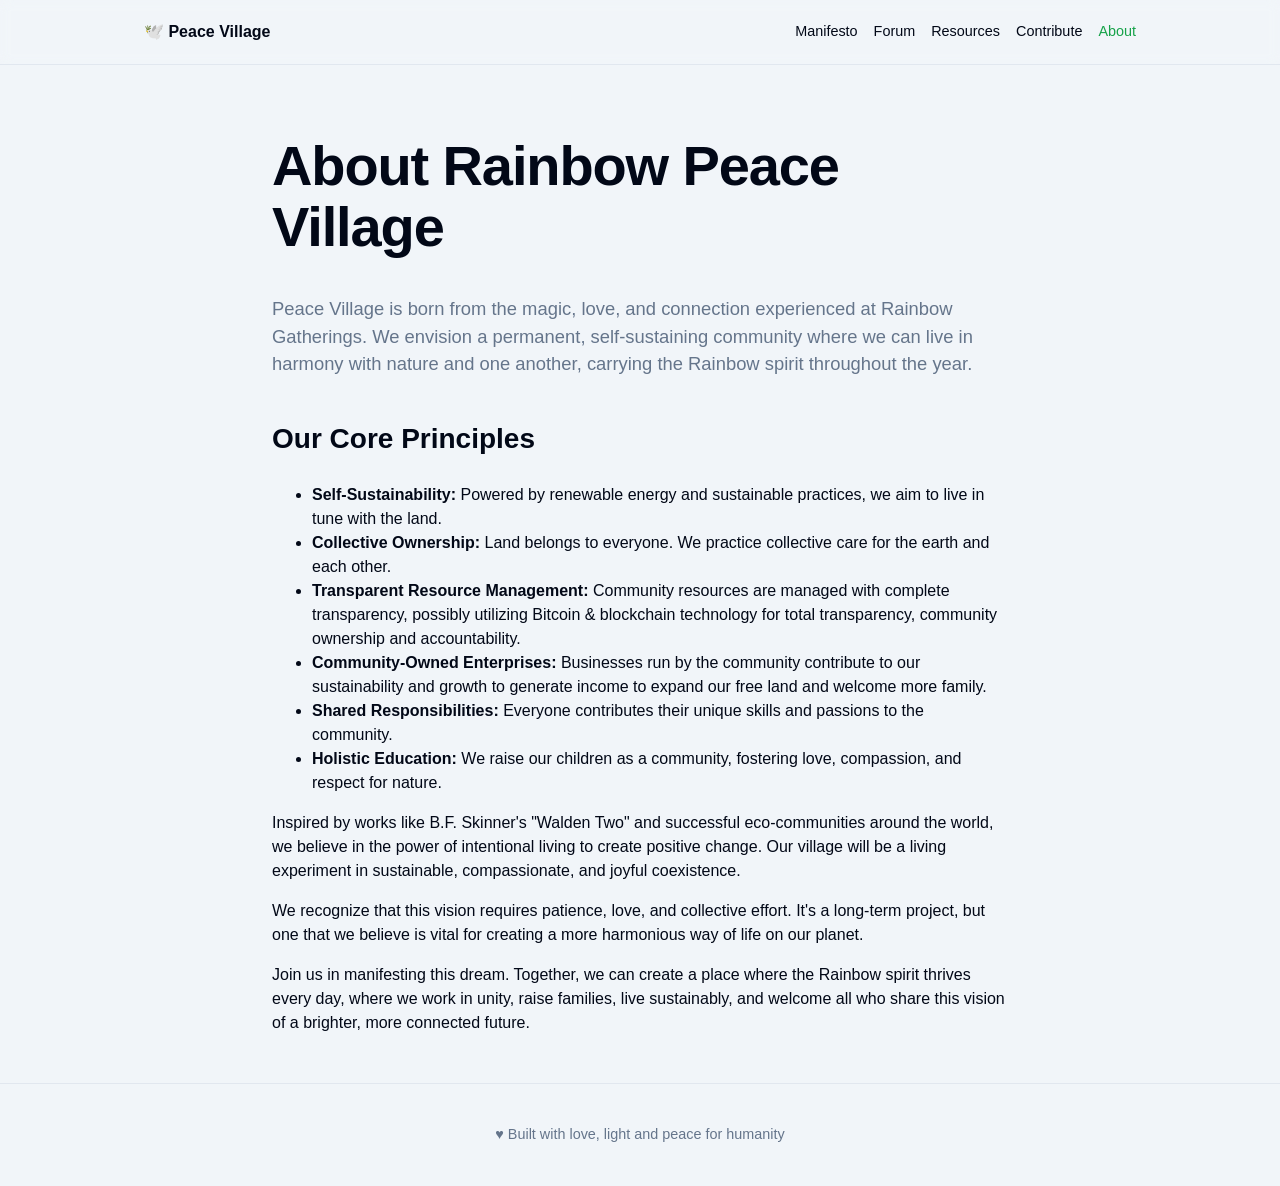
==== about.html @ 26e14109 "Port full manifesto and about page text from the old live site Both pages previously had partial/pla" ====
<!doctype html>
<html lang="en">
<head>
<meta charset="utf-8">
<meta name="viewport" content="width=device-width, initial-scale=1">
<title>About — Peace Village</title>
<link rel="stylesheet" href="assets/css/style.css">
</head>
<body>

<header class="site-header">
  <div class="container bar">
    <a href="index.html" class="brand">🕊️ Peace Village</a>
    <nav class="main-nav">
      <a href="manifesto.html">Manifesto</a>
      <a href="forum.html">Forum</a>
      <a href="resources.html">Resources</a>
      <a href="contribute.html">Contribute</a>
      <a href="about.html">About</a>
    </nav>
  </div>
</header>

<main>
  <div class="container" style="max-width:48rem;">
    <h1>About Rainbow Peace Village</h1>
    <p class="lead">
      Peace Village is born from the magic, love, and connection experienced at Rainbow Gatherings.
      We envision a permanent, self-sustaining community where we can live in harmony with nature and
      one another, carrying the Rainbow spirit throughout the year.
    </p>

    <h2>Our Core Principles</h2>
    <ul>
      <li><strong>Self-Sustainability:</strong> Powered by renewable energy and sustainable practices, we aim to live in tune with the land.</li>
      <li><strong>Collective Ownership:</strong> Land belongs to everyone. We practice collective care for the earth and each other.</li>
      <li><strong>Transparent Resource Management:</strong> Community resources are managed with complete transparency, possibly utilizing Bitcoin &amp; blockchain technology for total transparency, community ownership and accountability.</li>
      <li><strong>Community-Owned Enterprises:</strong> Businesses run by the community contribute to our sustainability and growth to generate income to expand our free land and welcome more family.</li>
      <li><strong>Shared Responsibilities:</strong> Everyone contributes their unique skills and passions to the community.</li>
      <li><strong>Holistic Education:</strong> We raise our children as a community, fostering love, compassion, and respect for nature.</li>
    </ul>

    <p>
      Inspired by works like B.F. Skinner's "Walden Two" and successful eco-communities around the
      world, we believe in the power of intentional living to create positive change. Our village will
      be a living experiment in sustainable, compassionate, and joyful coexistence.
    </p>
    <p>
      We recognize that this vision requires patience, love, and collective effort. It's a long-term
      project, but one that we believe is vital for creating a more harmonious way of life on our planet.
    </p>
    <p>
      Join us in manifesting this dream. Together, we can create a place where the Rainbow spirit
      thrives every day, where we work in unity, raise families, live sustainably, and welcome all who
      share this vision of a brighter, more connected future.
    </p>
  </div>
</main>

<footer class="site-footer">
  <div class="container"><span>♥ Built with love, light and peace for humanity</span></div>
</footer>

<script src="assets/js/site.js"></script>
</body>
</html>
---- assets/css/style.css ----
/* Peace Village — shared stylesheet. No build step: plain CSS, edit directly. */

:root {
  --background: 0 0% 100%;
  --foreground: 222 84% 5%;
  --muted: 210 40% 96%;
  --muted-foreground: 215 16% 47%;
  --card: 0 0% 100%;
  --border: 214 32% 91%;
  --primary: 142 76% 36%;
  --primary-foreground: 356 100% 97%;
  --secondary: 210 40% 96%;
  --secondary-foreground: 222 47% 11%;
  --destructive: 0 84% 60%;
  --radius: 0.5rem;
}

* { box-sizing: border-box; }

html, body {
  margin: 0;
  padding: 0;
  min-height: 100%;
}

body {
  font-family: -apple-system, "Segoe UI", Inter, Roboto, Helvetica, Arial, sans-serif;
  background: hsl(var(--muted));
  color: hsl(var(--foreground));
  display: flex;
  flex-direction: column;
  min-height: 100vh;
  line-height: 1.5;
}

a { color: inherit; }

.container {
  width: 100%;
  max-width: 64rem;
  margin: 0 auto;
  padding: 0 1rem;
}

/* Header */
.site-header {
  position: sticky;
  top: 0;
  z-index: 50;
  background: hsla(var(--background), 0.95);
  backdrop-filter: blur(6px);
  border-bottom: 1px solid hsl(var(--border));
}
.site-header .bar {
  display: flex;
  align-items: center;
  height: 4rem;
  gap: 1rem;
}
.brand {
  font-weight: 700;
  text-decoration: none;
  display: flex;
  align-items: center;
  gap: 0.5rem;
  white-space: nowrap;
}
.main-nav {
  display: flex;
  flex-wrap: wrap;
  gap: 1rem;
  margin-left: auto;
}
.main-nav a {
  font-size: 0.9rem;
  font-weight: 500;
  text-decoration: none;
}
.main-nav a:hover { text-decoration: underline; text-underline-offset: 4px; }
.main-nav a.active { color: hsl(var(--primary)); }

/* Main */
main {
  flex: 1;
  width: 100%;
}
main .container {
  padding-top: 2rem;
  padding-bottom: 2rem;
}

/* Footer */
.site-footer {
  border-top: 1px solid hsl(var(--border));
  padding: 2.5rem 0;
}
.site-footer .container {
  display: flex;
  align-items: center;
  justify-content: center;
  gap: 0.5rem;
  font-size: 0.9rem;
  color: hsl(var(--muted-foreground));
}

/* Typography */
h1 { font-size: 2.5rem; font-weight: 800; letter-spacing: -0.02em; line-height: 1.1; }
h2 { font-size: 1.75rem; font-weight: 700; margin-top: 2.5rem; }
.lead { font-size: 1.15rem; color: hsl(var(--muted-foreground)); }

/* Buttons */
.btn {
  display: inline-flex;
  align-items: center;
  justify-content: center;
  gap: 0.5rem;
  border-radius: var(--radius);
  padding: 0.65rem 1.25rem;
  font-weight: 600;
  font-size: 0.95rem;
  text-decoration: none;
  border: 1px solid transparent;
  cursor: pointer;
}
.btn-primary { background: hsl(var(--primary)); color: hsl(var(--primary-foreground)); }
.btn-primary:hover { opacity: 0.9; }
.btn-outline { background: transparent; border-color: hsl(var(--border)); color: hsl(var(--foreground)); }
.btn-outline:hover { background: hsl(var(--secondary)); }

/* Cards */
.card {
  background: hsl(var(--card));
  border: 1px solid hsl(var(--border));
  border-radius: calc(var(--radius) + 0.25rem);
  padding: 1.5rem;
}
.grid { display: grid; gap: 1.25rem; }
.grid-3 { grid-template-columns: repeat(auto-fit, minmax(220px, 1fr)); }

/* Hero */
.hero { text-align: center; padding: 3rem 0; }
.hero-actions { margin-top: 2rem; display: flex; flex-wrap: wrap; gap: 1rem; justify-content: center; }
.hero-image { border-radius: 1rem; overflow: hidden; aspect-ratio: 2/1; margin-top: 3rem; }
.hero-image img { width: 100%; height: 100%; object-fit: cover; display: block; }

/* Forms */
label { display: block; font-weight: 600; font-size: 0.9rem; margin-bottom: 0.3rem; }
input[type=text], input[type=email], input[type=tel], input[type=url], textarea, select {
  width: 100%;
  padding: 0.6rem 0.75rem;
  border: 1px solid hsl(var(--border));
  border-radius: var(--radius);
  font-size: 0.95rem;
  background: hsl(var(--background));
  font-family: inherit;
}
.field { margin-bottom: 1rem; }
.form-note { font-size: 0.85rem; color: hsl(var(--muted-foreground)); margin-top: 0.25rem; }

/* Tabs (contribute page) */
.tabs { display: flex; gap: 0.25rem; flex-wrap: wrap; border-bottom: 1px solid hsl(var(--border)); margin-bottom: 1.5rem; }
.tab-btn {
  padding: 0.6rem 1rem;
  border: none;
  background: none;
  font-weight: 600;
  font-size: 0.9rem;
  cursor: pointer;
  border-bottom: 2px solid transparent;
  color: hsl(var(--muted-foreground));
}
.tab-btn.active { color: hsl(var(--primary)); border-color: hsl(var(--primary)); }
.tab-panel { display: none; }
.tab-panel.active { display: block; }

/* Status / alerts */
.alert {
  padding: 0.85rem 1rem;
  border-radius: var(--radius);
  font-size: 0.9rem;
  margin-bottom: 1rem;
  display: none;
}
.alert.show { display: block; }
.alert-success { background: #ecfdf5; color: #065f46; border: 1px solid #a7f3d0; }
.alert-error { background: #fef2f2; color: #991b1b; border: 1px solid #fecaca; }

/* Lists (forum / resources) */
.post {
  border-bottom: 1px solid hsl(var(--border));
  padding: 1.25rem 0;
}
.post:last-child { border-bottom: none; }
.post-meta { font-size: 0.8rem; color: hsl(var(--muted-foreground)); margin-top: 0.4rem; }
.badge {
  display: inline-block;
  font-size: 0.75rem;
  font-weight: 600;
  padding: 0.15rem 0.6rem;
  border-radius: 999px;
  background: hsl(var(--secondary));
  color: hsl(var(--secondary-foreground));
}

/* Donation */
.qr-wrap { text-align: center; }
.qr-wrap img { max-width: 220px; border-radius: 0.5rem; border: 1px solid hsl(var(--border)); }
.btc-address {
  font-family: ui-monospace, Menlo, Consolas, monospace;
  background: hsl(var(--secondary));
  padding: 0.5rem 0.75rem;
  border-radius: var(--radius);
  font-size: 0.85rem;
  word-break: break-all;
  display: block;
  margin-top: 0.75rem;
}

@media (min-width: 640px) {
  h1 { font-size: 3.5rem; }
}
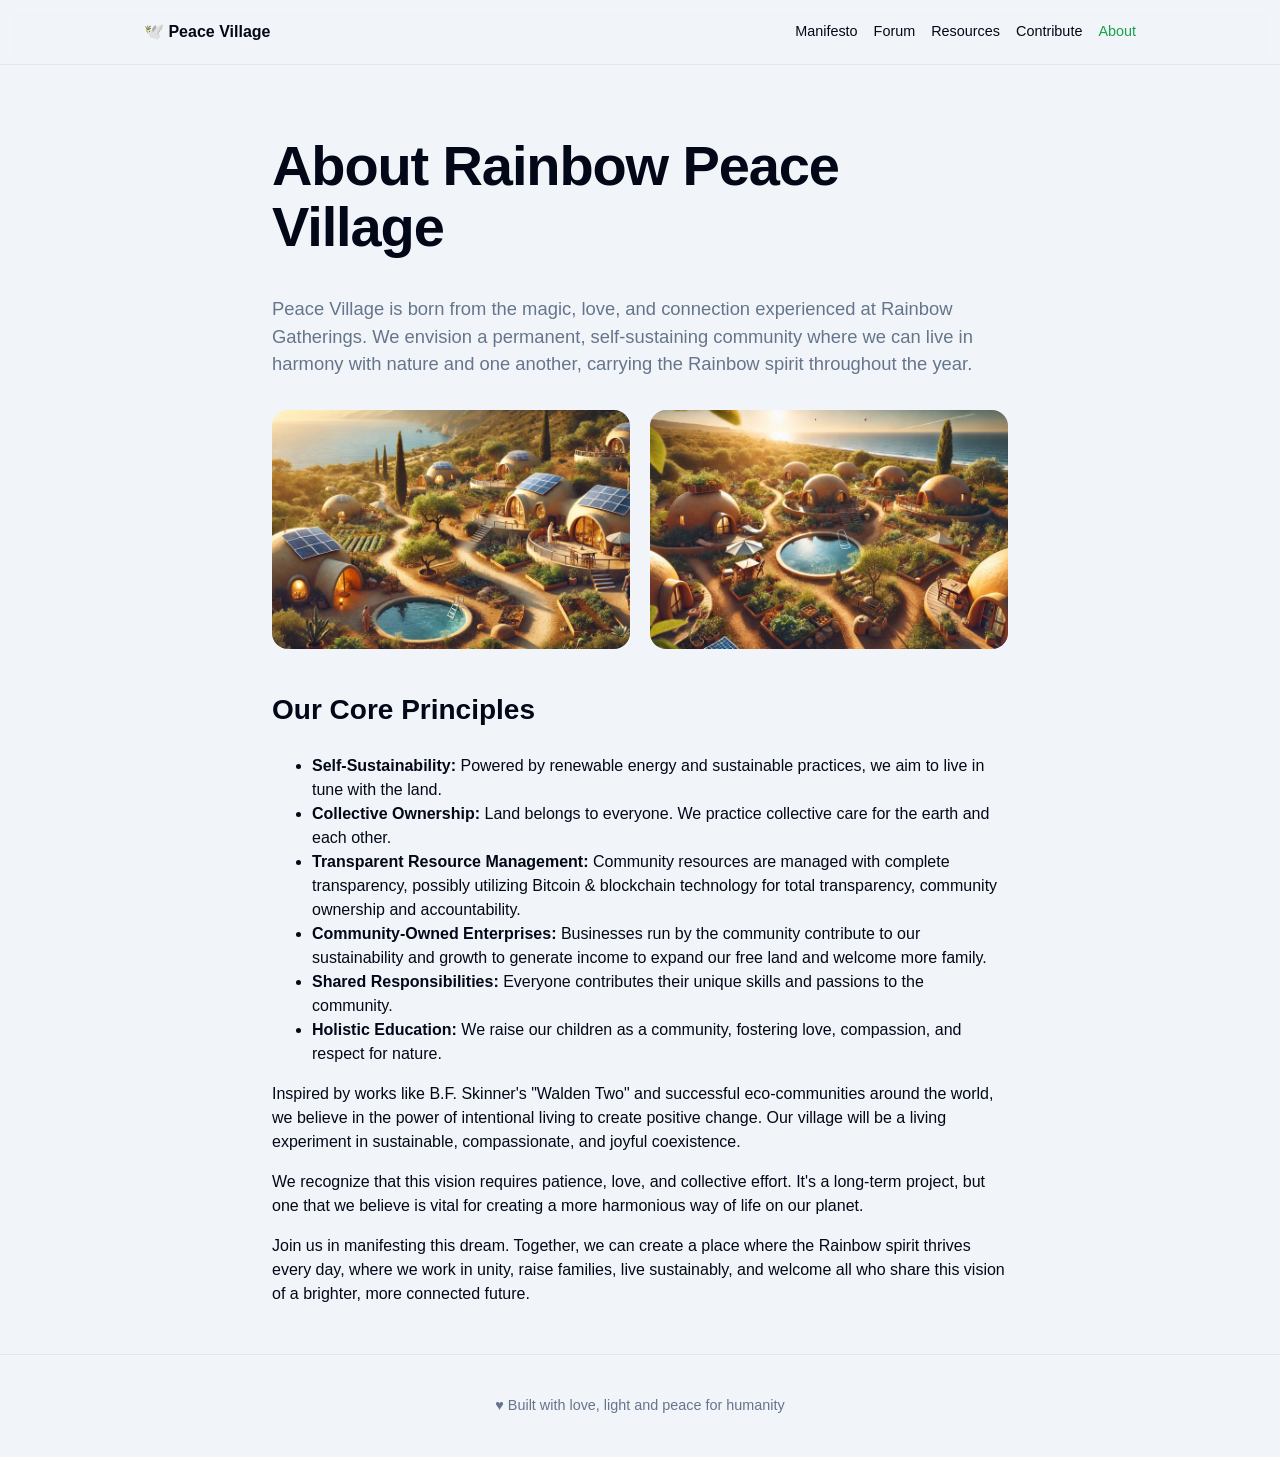
==== commit 47aa7431: "Replace donation addresses with Gate exchange deposits, add vision gallery - Replace all 6 self-cust" ====
--- a/about.html
+++ b/about.html
@@ -29,6 +29,11 @@
       We envision a permanent, self-sustaining community where we can live in harmony with nature and
       one another, carrying the Rainbow spirit throughout the year.
     </p>
+
+    <div class="vision-gallery">
+      <figure><img src="assets/images/vision-1.jpg" alt="Peace Village vision — dome homes with solar panels overlooking the coast"></figure>
+      <figure><img src="assets/images/vision-2.jpg" alt="Peace Village vision — community gardens and shared pool at sunset by the sea"></figure>
+    </div>
 
     <h2>Our Core Principles</h2>
     <ul>
--- a/assets/css/style.css
+++ b/assets/css/style.css
@@ -143,6 +143,11 @@
 .hero-image { border-radius: 1rem; overflow: hidden; aspect-ratio: 2/1; margin-top: 3rem; }
 .hero-image img { width: 100%; height: 100%; object-fit: cover; display: block; }
 
+/* Vision gallery (2 images side by side, stacks on narrow screens) */
+.vision-gallery { display: grid; grid-template-columns: repeat(auto-fit, minmax(260px, 1fr)); gap: 1.25rem; margin: 2rem 0; }
+.vision-gallery figure { margin: 0; border-radius: 1rem; overflow: hidden; aspect-ratio: 3/2; }
+.vision-gallery img { width: 100%; height: 100%; object-fit: cover; display: block; }
+
 /* Forms */
 label { display: block; font-weight: 600; font-size: 0.9rem; margin-bottom: 0.3rem; }
 input[type=text], input[type=email], input[type=tel], input[type=url], textarea, select {
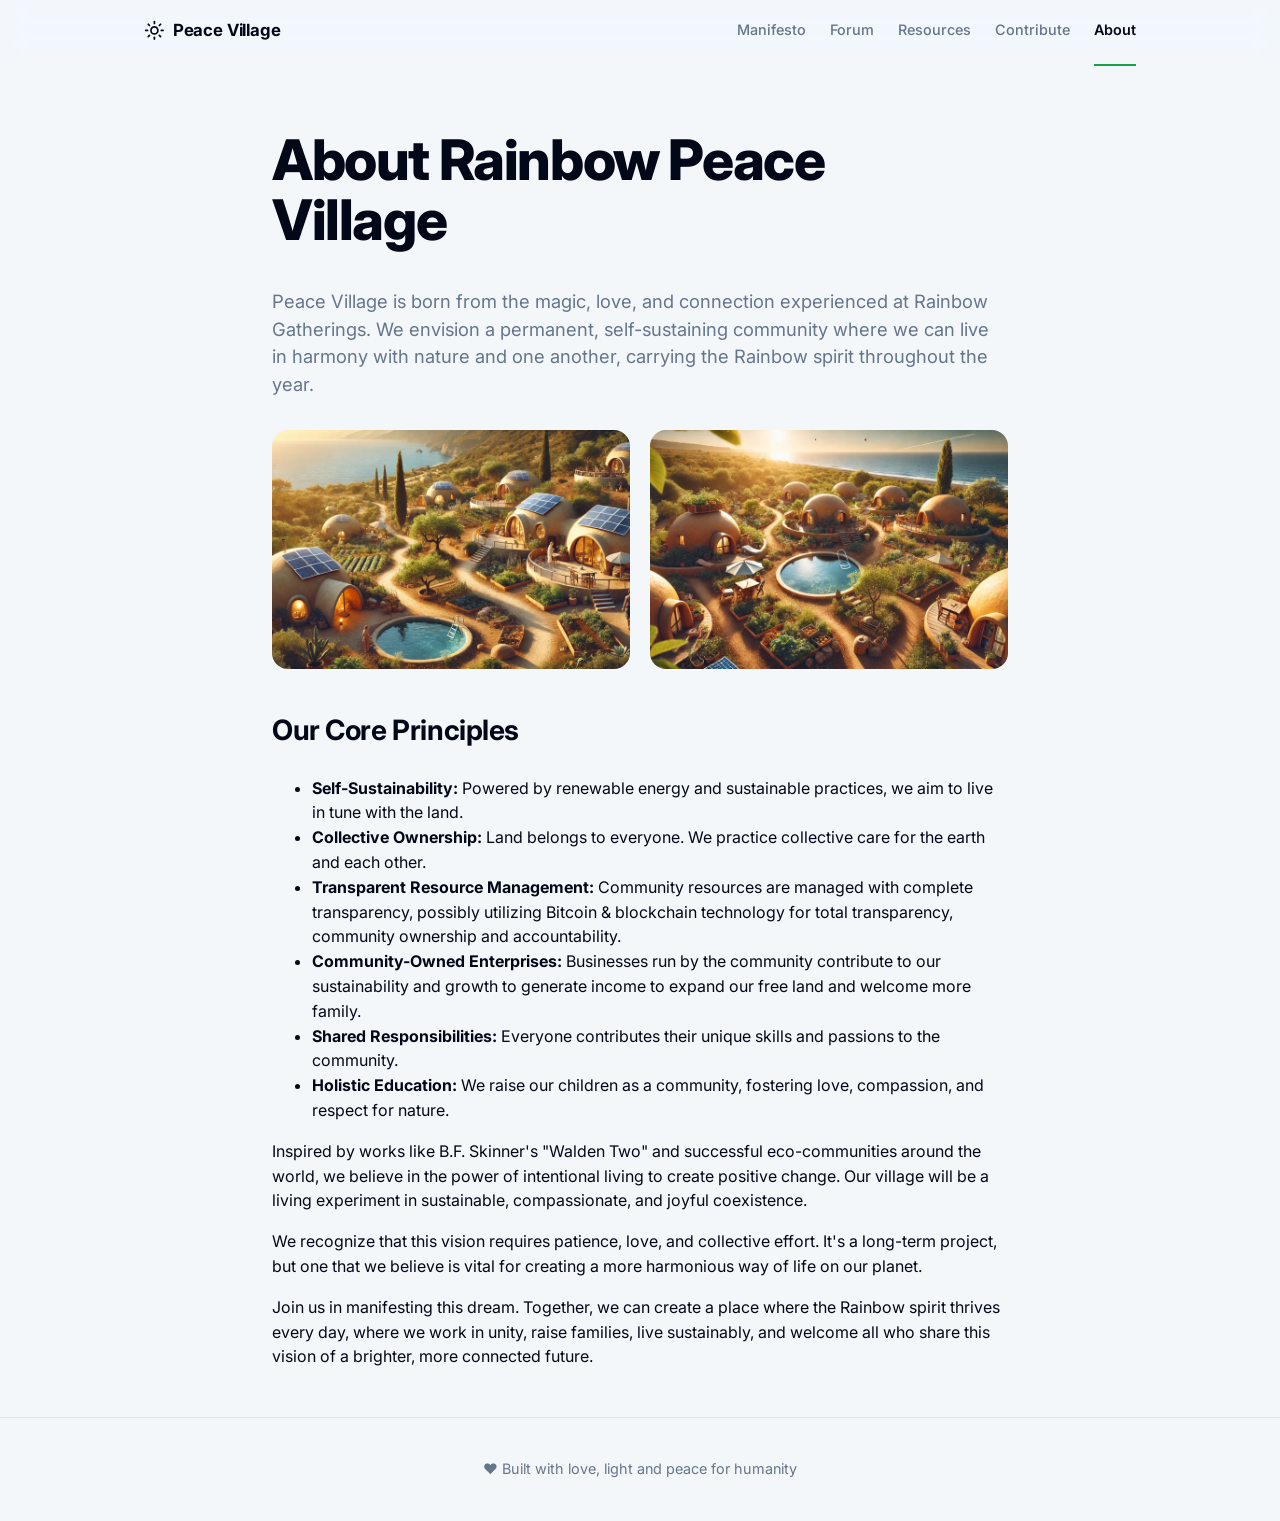
==== commit 71cb0029: "Match homepage icons/font to v0 reference; add 2 gallery images - Replace nav brand dove emoji and 9" ====
--- a/about.html
+++ b/about.html
@@ -4,13 +4,16 @@
 <meta charset="utf-8">
 <meta name="viewport" content="width=device-width, initial-scale=1">
 <title>About — Peace Village</title>
+<link rel="preconnect" href="https://fonts.googleapis.com">
+<link rel="preconnect" href="https://fonts.gstatic.com" crossorigin>
+<link href="https://fonts.googleapis.com/css2?family=Inter:wght@400;500;600;700;800&display=swap" rel="stylesheet">
 <link rel="stylesheet" href="assets/css/style.css">
 </head>
 <body>
 
 <header class="site-header">
   <div class="container bar">
-    <a href="index.html" class="brand">🕊️ Peace Village</a>
+    <a href="index.html" class="brand"><svg class="brand-icon" viewBox="0 0 24 24" fill="none" stroke="currentColor" stroke-width="2" stroke-linecap="round" stroke-linejoin="round"><circle cx="12" cy="12" r="4"/><path d="M12 2v2"/><path d="M12 20v2"/><path d="m4.93 4.93 1.41 1.41"/><path d="m17.66 17.66 1.41 1.41"/><path d="M2 12h2"/><path d="M20 12h2"/><path d="m6.34 17.66-1.41 1.41"/><path d="m19.07 4.93-1.41 1.41"/></svg>Peace Village</a>
     <nav class="main-nav">
       <a href="manifesto.html">Manifesto</a>
       <a href="forum.html">Forum</a>
--- a/assets/css/style.css
+++ b/assets/css/style.css
@@ -3,7 +3,7 @@
 :root {
   --background: 0 0% 100%;
   --foreground: 222 84% 5%;
-  --muted: 210 40% 96%;
+  --muted: 210 40% 97%;
   --muted-foreground: 215 16% 47%;
   --card: 0 0% 100%;
   --border: 214 32% 91%;
@@ -12,10 +12,16 @@
   --secondary: 210 40% 96%;
   --secondary-foreground: 222 47% 11%;
   --destructive: 0 84% 60%;
-  --radius: 0.5rem;
+  --radius: 0.875rem;        /* Apple-style continuous corner radius */
+  --shadow-sm: 0 1px 2px hsla(222, 20%, 10%, 0.04), 0 1px 1px hsla(222, 20%, 10%, 0.03);
+  --shadow-md: 0 4px 16px hsla(222, 30%, 10%, 0.07), 0 1px 2px hsla(222, 30%, 10%, 0.04);
+  --ease: cubic-bezier(0.22, 1, 0.36, 1);
 }
 
 * { box-sizing: border-box; }
+/* The [hidden] attribute must always win over a class's own "display" rule (e.g. .btn's
+   display: inline-flex) — otherwise toggling .hidden = true in JS silently does nothing. */
+[hidden] { display: none !important; }
 
 html, body {
   margin: 0;
@@ -24,16 +30,26 @@
 }
 
 body {
-  font-family: -apple-system, "Segoe UI", Inter, Roboto, Helvetica, Arial, sans-serif;
+  /* Inter — matches the v0 reference site's font, loaded via Google Fonts (see each page's <head>) */
+  font-family: Inter, -apple-system, "SF Pro Text", "Segoe UI", Roboto, Helvetica, Arial, sans-serif;
+  -webkit-font-smoothing: antialiased;
+  text-rendering: optimizeLegibility;
   background: hsl(var(--muted));
   color: hsl(var(--foreground));
   display: flex;
   flex-direction: column;
   min-height: 100vh;
-  line-height: 1.5;
+  line-height: 1.55;
 }
 
 a { color: inherit; }
+
+/* Visible, Apple-style focus ring instead of the browser default outline */
+a:focus-visible, button:focus-visible, input:focus-visible, select:focus-visible, textarea:focus-visible {
+  outline: none;
+  box-shadow: 0 0 0 3px hsla(var(--primary), 0.35);
+  border-radius: 0.3rem;
+}
 
 .container {
   width: 100%;
@@ -47,37 +63,52 @@
   position: sticky;
   top: 0;
   z-index: 50;
-  background: hsla(var(--background), 0.95);
-  backdrop-filter: blur(6px);
-  border-bottom: 1px solid hsl(var(--border));
+  background: hsla(var(--background), 0.8);
+  backdrop-filter: saturate(180%) blur(12px);
+  -webkit-backdrop-filter: saturate(180%) blur(12px);
+  border-bottom: 1px solid hsla(var(--border), 0.8);
 }
 .site-header .bar {
   display: flex;
   align-items: center;
-  height: 4rem;
+  height: 3.75rem;
   gap: 1rem;
 }
 .brand {
   font-weight: 700;
+  font-size: 1.05rem;
+  letter-spacing: -0.01em;
   text-decoration: none;
   display: flex;
   align-items: center;
   gap: 0.5rem;
   white-space: nowrap;
 }
+.brand-icon { width: 1.3rem; height: 1.3rem; flex-shrink: 0; }
 .main-nav {
   display: flex;
   flex-wrap: wrap;
-  gap: 1rem;
+  gap: 1.5rem;
   margin-left: auto;
 }
 .main-nav a {
+  position: relative;
   font-size: 0.9rem;
   font-weight: 500;
   text-decoration: none;
-}
-.main-nav a:hover { text-decoration: underline; text-underline-offset: 4px; }
-.main-nav a.active { color: hsl(var(--primary)); }
+  padding: 0.25rem 0;
+  color: hsl(var(--muted-foreground));
+  transition: color 0.15s var(--ease);
+}
+.main-nav a:hover { color: hsl(var(--foreground)); text-decoration: none; }
+.main-nav a.active { color: hsl(var(--foreground)); font-weight: 600; }
+.main-nav a.active::after {
+  content: "";
+  position: absolute;
+  left: 0; right: 0; bottom: -1.3rem;
+  height: 2px;
+  background: hsl(var(--primary));
+}
 
 /* Main */
 main {
@@ -103,45 +134,64 @@
   color: hsl(var(--muted-foreground));
 }
 
-/* Typography */
-h1 { font-size: 2.5rem; font-weight: 800; letter-spacing: -0.02em; line-height: 1.1; }
-h2 { font-size: 1.75rem; font-weight: 700; margin-top: 2.5rem; }
-.lead { font-size: 1.15rem; color: hsl(var(--muted-foreground)); }
-
-/* Buttons */
+/* Typography — tighter tracking on display sizes, generous body leading (Apple HIG type scale) */
+h1 { font-size: 2.5rem; font-weight: 800; letter-spacing: -0.025em; line-height: 1.08; }
+h2 { font-size: 1.75rem; font-weight: 700; letter-spacing: -0.015em; margin-top: 2.5rem; }
+h3 { letter-spacing: -0.01em; }
+.lead { font-size: 1.15rem; line-height: 1.5; color: hsl(var(--muted-foreground)); }
+
+/* Buttons — min 44px touch target, Apple-style continuous radius, spring-like ease */
 .btn {
   display: inline-flex;
   align-items: center;
   justify-content: center;
   gap: 0.5rem;
-  border-radius: var(--radius);
-  padding: 0.65rem 1.25rem;
+  min-height: 2.75rem;
+  border-radius: 999px;
+  padding: 0.65rem 1.5rem;
   font-weight: 600;
   font-size: 0.95rem;
   text-decoration: none;
   border: 1px solid transparent;
   cursor: pointer;
-}
-.btn-primary { background: hsl(var(--primary)); color: hsl(var(--primary-foreground)); }
-.btn-primary:hover { opacity: 0.9; }
-.btn-outline { background: transparent; border-color: hsl(var(--border)); color: hsl(var(--foreground)); }
+  transition: transform 0.15s var(--ease), opacity 0.15s var(--ease), background-color 0.15s var(--ease);
+}
+.btn-primary { background: hsl(var(--primary)); color: hsl(var(--primary-foreground)); box-shadow: var(--shadow-sm); }
+.btn-primary:hover { opacity: 0.92; }
+.btn-primary:active { transform: scale(0.97); }
+.btn-outline { background: hsl(var(--background)); border-color: hsl(var(--border)); color: hsl(var(--foreground)); }
 .btn-outline:hover { background: hsl(var(--secondary)); }
-
-/* Cards */
+.btn-outline:active { transform: scale(0.97); }
+
+/* Cards — soft elevation instead of a hard border, subtle lift on hover */
 .card {
   background: hsl(var(--card));
   border: 1px solid hsl(var(--border));
   border-radius: calc(var(--radius) + 0.25rem);
   padding: 1.5rem;
+  box-shadow: var(--shadow-sm);
+  transition: box-shadow 0.2s var(--ease), transform 0.2s var(--ease);
 }
 .grid { display: grid; gap: 1.25rem; }
 .grid-3 { grid-template-columns: repeat(auto-fit, minmax(220px, 1fr)); }
+.grid-3 .card:hover, .post.card:hover { box-shadow: var(--shadow-md); transform: translateY(-1px); }
 
 /* Hero */
-.hero { text-align: center; padding: 3rem 0; }
+.hero { text-align: center; padding: 3.5rem 0 2.5rem; }
 .hero-actions { margin-top: 2rem; display: flex; flex-wrap: wrap; gap: 1rem; justify-content: center; }
-.hero-image { border-radius: 1rem; overflow: hidden; aspect-ratio: 2/1; margin-top: 3rem; }
+.hero-image { border-radius: 1.25rem; overflow: hidden; aspect-ratio: 2/1; margin-top: 3rem; box-shadow: var(--shadow-md); }
 .hero-image img { width: 100%; height: 100%; object-fit: cover; display: block; }
+
+.hero-gallery { display: grid; grid-template-columns: 1fr 1fr; gap: 1.25rem; margin-top: 1.25rem; }
+.hero-gallery .hero-image { margin-top: 0; aspect-ratio: 4/3; }
+
+.card-icon { display: block; width: 2.5rem; height: 2.5rem; margin-bottom: 0.75rem; }
+.card > strong { display: block; font-size: 1.05rem; margin-bottom: 0.4rem; }
+.card-icon.icon-green { color: #16a34a; }
+.card-icon.icon-blue { color: #2563eb; }
+.card-icon.icon-yellow { color: #ca8a04; }
+.card-icon.icon-orange { color: #ea580c; }
+.card-icon.icon-purple { color: #9333ea; }
 
 /* Vision gallery (2 images side by side, stacks on narrow screens) */
 .vision-gallery { display: grid; grid-template-columns: repeat(auto-fit, minmax(260px, 1fr)); gap: 1.25rem; margin: 2rem 0; }
@@ -149,34 +199,86 @@
 .vision-gallery img { width: 100%; height: 100%; object-fit: cover; display: block; }
 
 /* Forms */
-label { display: block; font-weight: 600; font-size: 0.9rem; margin-bottom: 0.3rem; }
-input[type=text], input[type=email], input[type=tel], input[type=url], textarea, select {
+label { display: block; font-weight: 600; font-size: 0.9rem; margin-bottom: 0.4rem; }
+input[type=text], input[type=email], input[type=tel], input[type=url], input[type=number], textarea, select {
   width: 100%;
-  padding: 0.6rem 0.75rem;
+  min-height: 2.75rem;
+  padding: 0.6rem 0.85rem;
   border: 1px solid hsl(var(--border));
-  border-radius: var(--radius);
+  border-radius: calc(var(--radius) - 0.25rem);
   font-size: 0.95rem;
   background: hsl(var(--background));
   font-family: inherit;
-}
-.field { margin-bottom: 1rem; }
-.form-note { font-size: 0.85rem; color: hsl(var(--muted-foreground)); margin-top: 0.25rem; }
-
-/* Tabs (contribute page) */
-.tabs { display: flex; gap: 0.25rem; flex-wrap: wrap; border-bottom: 1px solid hsl(var(--border)); margin-bottom: 1.5rem; }
+  transition: border-color 0.15s var(--ease), box-shadow 0.15s var(--ease);
+}
+input:hover, textarea:hover, select:hover { border-color: hsla(var(--primary), 0.4); }
+.field { margin-bottom: 1.1rem; }
+.form-note { font-size: 0.85rem; color: hsl(var(--muted-foreground)); margin-top: 0.3rem; }
+
+/* Load more (resources / forum pagination) */
+.load-more-wrap { display: flex; justify-content: center; margin-top: 1.75rem; }
+#load-more-btn:disabled { opacity: 0.6; cursor: default; }
+
+/* Filters bar (resources page) */
+.filters-bar { display: flex; flex-wrap: wrap; gap: 0.75rem; margin-top: 1.5rem; }
+.filters-bar input[type=text] { flex: 1 1 260px; width: auto; }
+.filters-bar select { flex: 0 1 180px; width: auto; }
+
+/* Tabs — Apple-style segmented pill control. Buttons stay side by side (never wrap to an
+   orphan row): on narrow screens the strip scrolls horizontally instead, with hidden
+   scrollbars and touch/trackpad momentum, so every tab stays reachable and tappable. */
+.tabs-wrap { position: relative; margin-bottom: 1.5rem; }
+.tabs {
+  display: flex;
+  gap: 0.15rem;
+  flex-wrap: nowrap;
+  overflow-x: auto;
+  scrollbar-width: none;
+  -webkit-overflow-scrolling: touch;
+  background: hsl(var(--secondary));
+  border-radius: 999px;
+  padding: 0.3rem;
+  margin-bottom: 0;
+}
+.tabs-wrap .tabs { margin-bottom: 0; }
+.tabs::-webkit-scrollbar { display: none; }
+/* Fade hint on the trailing edge whenever the strip has more content than fits —
+   so an overflowing tab (e.g. a narrow viewport) is visibly "more", never just cut off. */
+.tabs-wrap::after {
+  content: "";
+  position: absolute;
+  top: 0.3rem; right: 0; bottom: 0.3rem;
+  width: 1.75rem;
+  border-radius: 0 999px 999px 0;
+  background: linear-gradient(to right, transparent, hsl(var(--secondary)) 70%);
+  pointer-events: none;
+  opacity: 0;
+  transition: opacity 0.15s var(--ease);
+}
+.tabs-wrap.has-overflow::after { opacity: 1; }
 .tab-btn {
-  padding: 0.6rem 1rem;
+  flex: 0 0 auto;
+  padding: 0.5rem 0.8rem;
   border: none;
   background: none;
+  border-radius: 999px;
   font-weight: 600;
-  font-size: 0.9rem;
+  font-size: 0.82rem;
+  white-space: nowrap;
   cursor: pointer;
-  border-bottom: 2px solid transparent;
   color: hsl(var(--muted-foreground));
-}
-.tab-btn.active { color: hsl(var(--primary)); border-color: hsl(var(--primary)); }
+  transition: color 0.15s var(--ease), background-color 0.15s var(--ease), box-shadow 0.15s var(--ease);
+}
+.tab-btn:hover { color: hsl(var(--foreground)); }
+.tab-icon { width: 15px; height: 15px; vertical-align: -3px; margin-right: 0.15rem; flex-shrink: 0; }
+.tab-btn.active { color: hsl(var(--foreground)); background: hsl(var(--background)); box-shadow: var(--shadow-sm); }
 .tab-panel { display: none; }
-.tab-panel.active { display: block; }
+.tab-panel.active { display: block; animation: pv-fade-in 0.2s var(--ease); }
+
+@keyframes pv-fade-in {
+  from { opacity: 0; transform: translateY(2px); }
+  to { opacity: 1; transform: translateY(0); }
+}
 
 /* Status / alerts */
 .alert {
@@ -186,7 +288,7 @@
   margin-bottom: 1rem;
   display: none;
 }
-.alert.show { display: block; }
+.alert.show { display: block; animation: pv-fade-in 0.2s var(--ease); }
 .alert-success { background: #ecfdf5; color: #065f46; border: 1px solid #a7f3d0; }
 .alert-error { background: #fef2f2; color: #991b1b; border: 1px solid #fecaca; }
 
@@ -209,18 +311,78 @@
 
 /* Donation */
 .qr-wrap { text-align: center; }
-.qr-wrap img { max-width: 220px; border-radius: 0.5rem; border: 1px solid hsl(var(--border)); }
+.qr-wrap img { max-width: 220px; border-radius: 0.75rem; border: 1px solid hsl(var(--border)); box-shadow: var(--shadow-sm); }
 .btc-address {
-  font-family: ui-monospace, Menlo, Consolas, monospace;
+  font-family: ui-monospace, "SF Mono", Menlo, Consolas, monospace;
   background: hsl(var(--secondary));
-  padding: 0.5rem 0.75rem;
-  border-radius: var(--radius);
+  padding: 0.6rem 0.85rem;
+  border-radius: calc(var(--radius) - 0.25rem);
   font-size: 0.85rem;
   word-break: break-all;
   display: block;
   margin-top: 0.75rem;
 }
 
+/* BTC calculator */
+.btc-calculator {
+  margin-top: 1.25rem;
+  padding-top: 1.25rem;
+  border-top: 1px solid hsl(var(--border));
+}
+.btc-price-row { display: flex; justify-content: space-between; align-items: baseline; margin-bottom: 0.75rem; font-size: 0.95rem; }
+.btc-calc-row { display: grid; grid-template-columns: repeat(auto-fit, minmax(140px, 1fr)); gap: 1rem; }
+
+/* Donate info rows — Coin / Network / Address / Minimum Deposit, laid out label-left
+   value-right like Gate's own deposit screenshots. */
+.donate-info { margin-top: 1.25rem; text-align: left; }
+.donate-info-row {
+  display: flex;
+  justify-content: space-between;
+  align-items: baseline;
+  gap: 1rem;
+  padding: 0.65rem 0;
+  border-bottom: 1px solid hsl(var(--border));
+  font-size: 0.9rem;
+}
+.donate-info-row:last-child { border-bottom: none; }
+.donate-info-row > span { color: hsl(var(--muted-foreground)); flex: 0 0 auto; }
+.donate-info-row > strong { text-align: right; font-weight: 600; }
+.donate-info-address { flex-direction: column; align-items: stretch; gap: 0.5rem; }
+.donate-address-value { display: flex; align-items: center; gap: 0.5rem; }
+.donate-address-value .btc-address { flex: 1; margin-top: 0; }
+.btn-copy { flex: 0 0 auto; min-height: 2.25rem; padding: 0.4rem 0.9rem; font-size: 0.85rem; }
+
+/* Donation warning banner — mirrors Gate's own "match the network" notice */
+.donate-warning {
+  display: flex;
+  gap: 0.6rem;
+  align-items: flex-start;
+  margin-top: 1.25rem;
+  padding: 0.85rem 1rem;
+  background: hsl(var(--secondary));
+  border-radius: calc(var(--radius) - 0.25rem);
+  font-size: 0.85rem;
+  color: hsl(var(--secondary-foreground));
+  text-align: left;
+}
+.donate-warning span { flex: 0 0 auto; opacity: 0.6; }
+.donate-warning p { margin: 0; }
+
 @media (min-width: 640px) {
   h1 { font-size: 3.5rem; }
 }
+
+/* Mobile refinements — tighter spacing, full-width stacked buttons, nav that never
+   crowds the brand mark off the sticky header. */
+@media (max-width: 640px) {
+  .site-header .bar { height: auto; min-height: 3.5rem; padding: 0.6rem 0; flex-wrap: wrap; row-gap: 0.5rem; }
+  .main-nav { gap: 1rem; width: 100%; justify-content: flex-start; margin-left: 0; }
+  .main-nav a.active::after { bottom: -0.4rem; }
+  .hero { padding: 2rem 0 1.5rem; }
+  .hero-actions .btn { width: 100%; }
+  .card { padding: 1.1rem; }
+  .donate-info-row { flex-direction: column; align-items: flex-start; gap: 0.2rem; }
+  .donate-info-row > strong { text-align: left; }
+  .donate-info-address { flex-direction: column; }
+  .hero-gallery { grid-template-columns: 1fr; }
+}
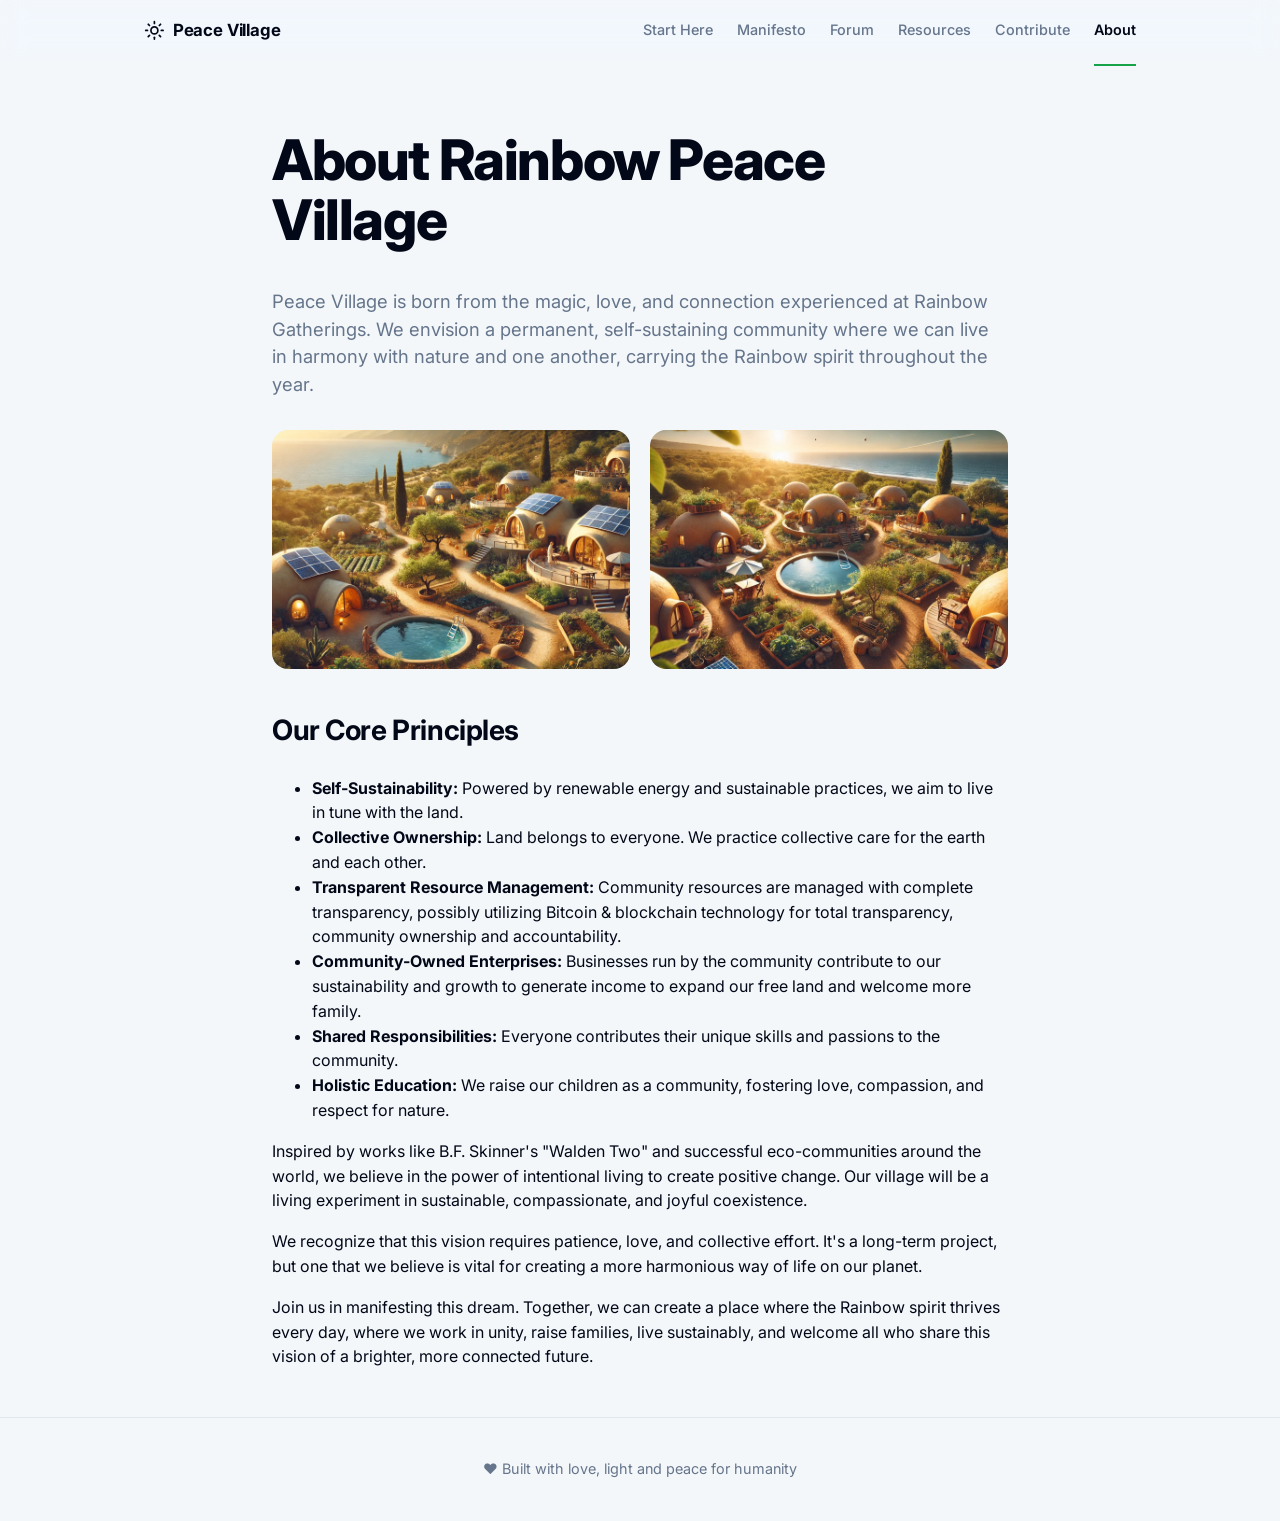
==== commit 0070a9a4: "Add Start Here beginner guide; expand Resources/Forum with 6 more topics - New start-here.html: a st" ====
--- a/about.html
+++ b/about.html
@@ -15,6 +15,7 @@
   <div class="container bar">
     <a href="index.html" class="brand"><svg class="brand-icon" viewBox="0 0 24 24" fill="none" stroke="currentColor" stroke-width="2" stroke-linecap="round" stroke-linejoin="round"><circle cx="12" cy="12" r="4"/><path d="M12 2v2"/><path d="M12 20v2"/><path d="m4.93 4.93 1.41 1.41"/><path d="m17.66 17.66 1.41 1.41"/><path d="M2 12h2"/><path d="M20 12h2"/><path d="m6.34 17.66-1.41 1.41"/><path d="m19.07 4.93-1.41 1.41"/></svg>Peace Village</a>
     <nav class="main-nav">
+      <a href="start-here.html">Start Here</a>
       <a href="manifesto.html">Manifesto</a>
       <a href="forum.html">Forum</a>
       <a href="resources.html">Resources</a>
--- a/assets/css/style.css
+++ b/assets/css/style.css
@@ -198,6 +198,37 @@
 .vision-gallery figure { margin: 0; border-radius: 1rem; overflow: hidden; aspect-ratio: 3/2; }
 .vision-gallery img { width: 100%; height: 100%; object-fit: cover; display: block; }
 
+/* Start Here — numbered step path for a complete beginner */
+.step-list { display: flex; flex-direction: column; gap: 1rem; margin-top: 2rem; }
+.step-card { display: flex; gap: 1.1rem; align-items: flex-start; }
+.step-num {
+  flex: 0 0 auto;
+  width: 2.25rem;
+  height: 2.25rem;
+  border-radius: 50%;
+  background: hsl(var(--primary));
+  color: hsl(var(--primary-foreground));
+  display: flex;
+  align-items: center;
+  justify-content: center;
+  font-weight: 700;
+  font-size: 0.95rem;
+}
+.step-body { flex: 1 1 auto; min-width: 0; }
+.step-body h3 { margin: 0 0 0.4rem; font-size: 1.1rem; }
+.step-body p { margin: 0 0 0.75rem; font-size: 0.95rem; color: hsl(var(--muted-foreground)); }
+.step-links { display: flex; flex-wrap: wrap; gap: 0.6rem 1.25rem; font-size: 0.88rem; }
+.step-links a { font-weight: 600; }
+.step-section-label {
+  margin: 2.25rem 0 0.5rem;
+  font-size: 0.78rem;
+  font-weight: 700;
+  letter-spacing: 0.06em;
+  text-transform: uppercase;
+  color: hsl(var(--muted-foreground));
+}
+.step-section-label:first-child { margin-top: 1rem; }
+
 /* Forms */
 label { display: block; font-weight: 600; font-size: 0.9rem; margin-bottom: 0.4rem; }
 input[type=text], input[type=email], input[type=tel], input[type=url], input[type=number], textarea, select {
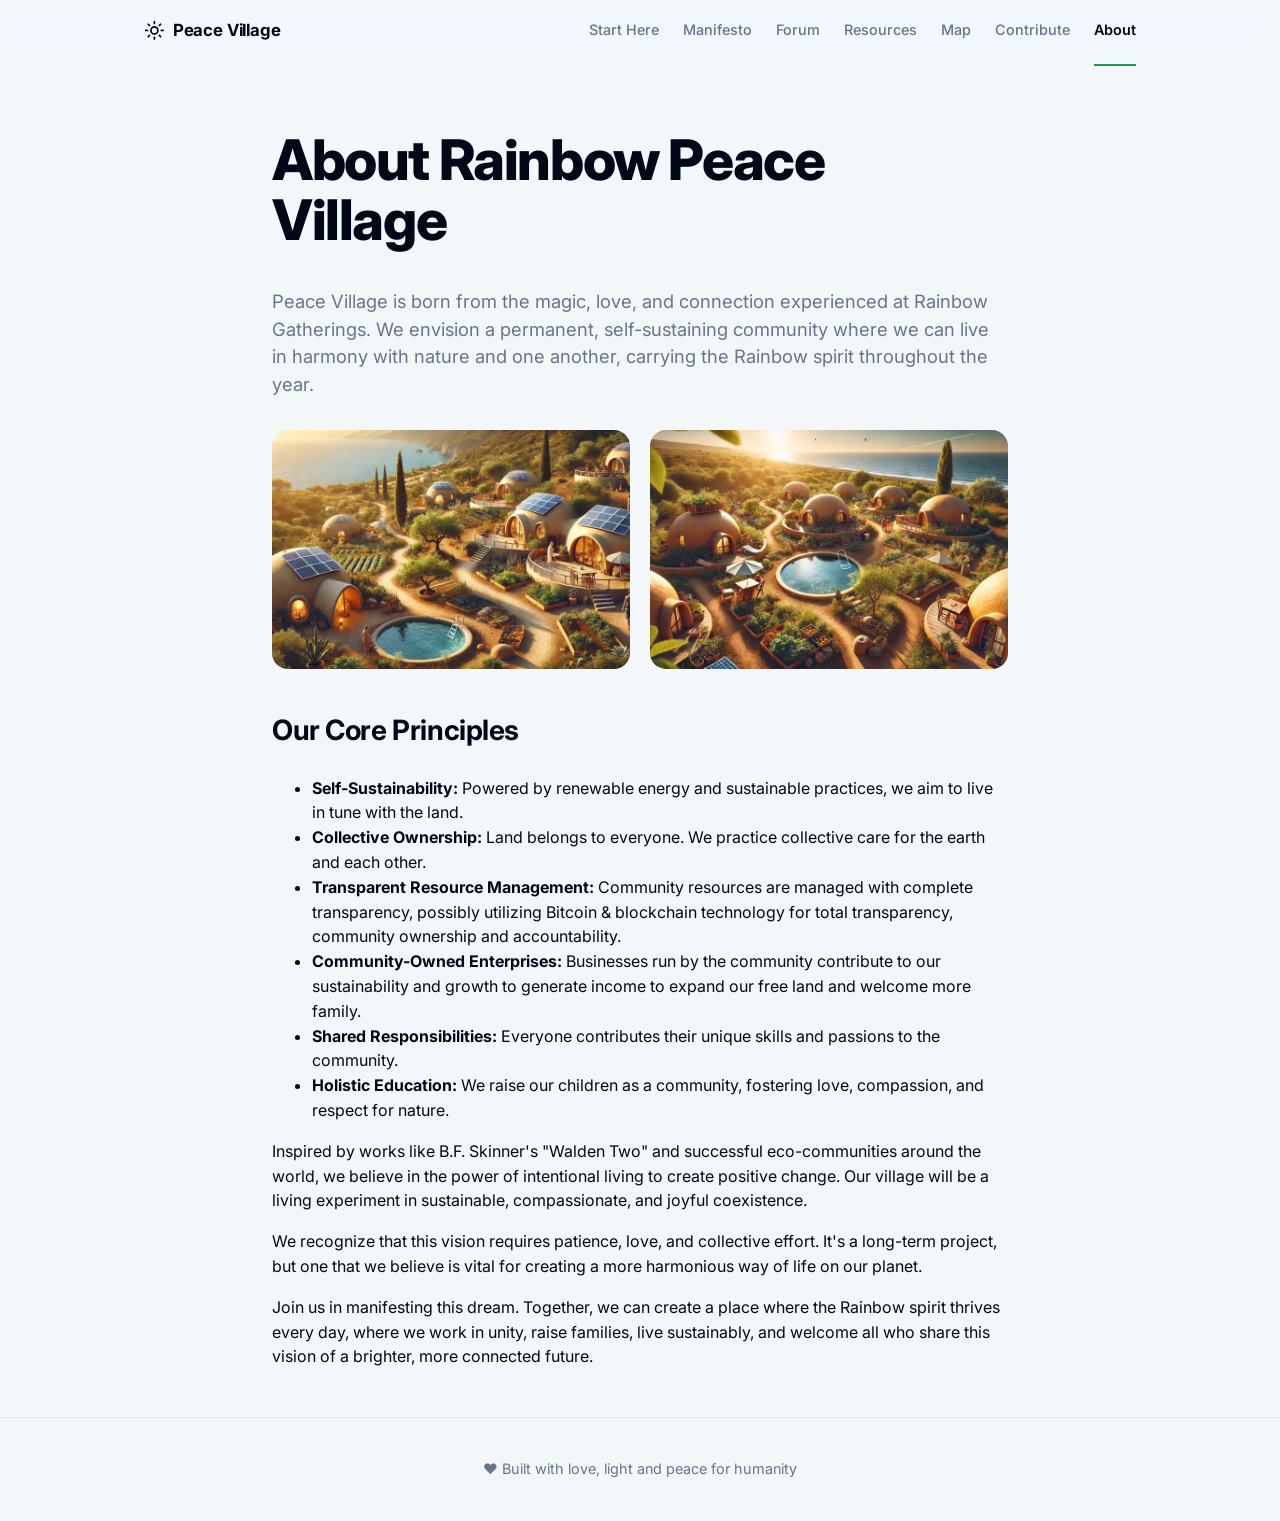
==== commit 89cd8f15: "Add Map page; record security-lockdown and coordinate migrations locally - New map.html (Leaflet + O" ====
--- a/about.html
+++ b/about.html
@@ -19,6 +19,7 @@
       <a href="manifesto.html">Manifesto</a>
       <a href="forum.html">Forum</a>
       <a href="resources.html">Resources</a>
+      <a href="map.html">Map</a>
       <a href="contribute.html">Contribute</a>
       <a href="about.html">About</a>
     </nav>
--- a/assets/css/style.css
+++ b/assets/css/style.css
@@ -244,7 +244,24 @@
 }
 input:hover, textarea:hover, select:hover { border-color: hsla(var(--primary), 0.4); }
 .field { margin-bottom: 1.1rem; }
+.field-row { display: flex; gap: 1rem; }
+.field-row .field { flex: 1 1 0; }
 .form-note { font-size: 0.85rem; color: hsl(var(--muted-foreground)); margin-top: 0.3rem; }
+.form-note a { font-weight: 600; }
+
+/* Map page */
+#map {
+  height: 480px;
+  width: 100%;
+  margin-top: 1.5rem;
+  border-radius: var(--radius);
+  border: 1px solid hsl(var(--border));
+  background: hsl(var(--muted));
+}
+.leaflet-popup-content-wrapper { border-radius: var(--radius); }
+.map-popup h3 { margin: 0 0 0.35rem; font-size: 1rem; }
+.map-popup p { margin: 0 0 0.4rem; font-size: 0.88rem; }
+.map-popup .badge { margin-right: 0.25rem; }
 
 /* Load more (resources / forum pagination) */
 .load-more-wrap { display: flex; justify-content: center; margin-top: 1.75rem; }
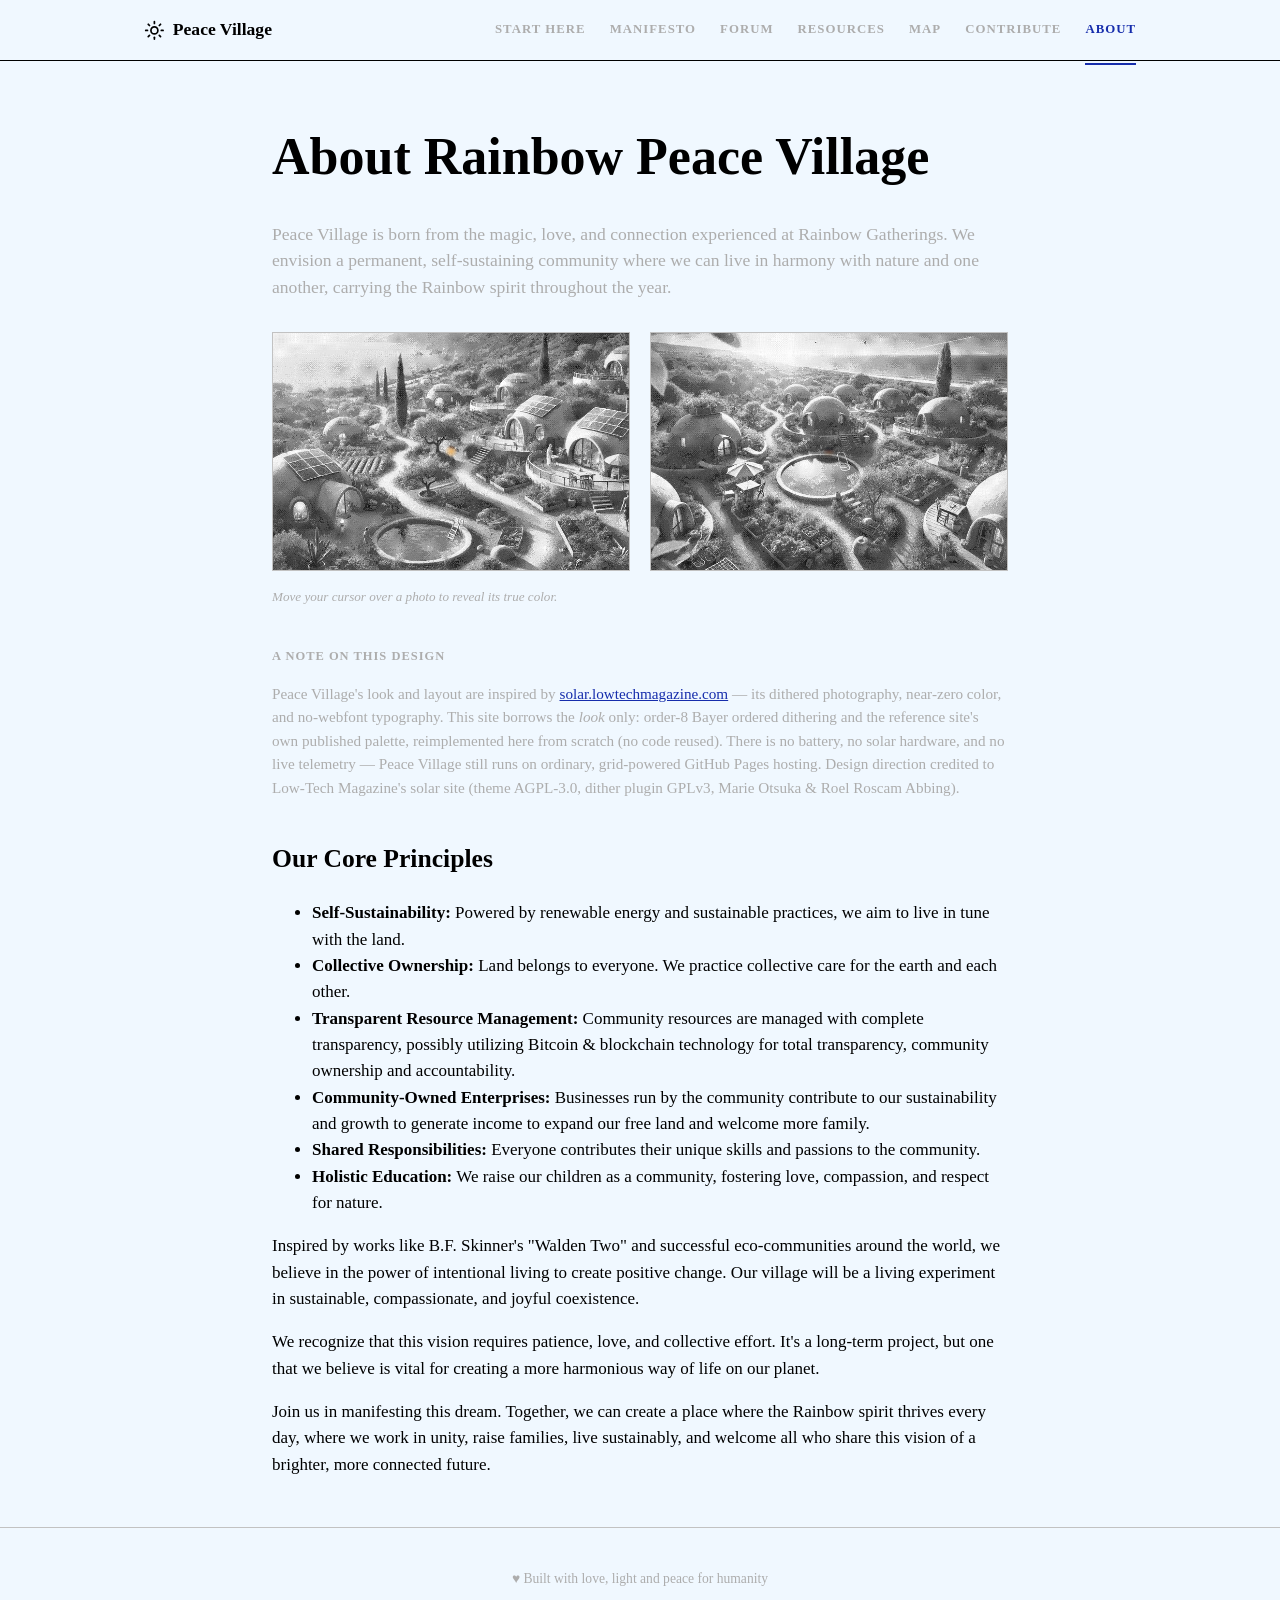
==== commit 14bc93de: "Redesign site in a Low-Tech Magazine–inspired visual style Reworks the entire site's look and layout" ====
--- a/about.html
+++ b/about.html
@@ -4,9 +4,6 @@
 <meta charset="utf-8">
 <meta name="viewport" content="width=device-width, initial-scale=1">
 <title>About — Peace Village</title>
-<link rel="preconnect" href="https://fonts.googleapis.com">
-<link rel="preconnect" href="https://fonts.gstatic.com" crossorigin>
-<link href="https://fonts.googleapis.com/css2?family=Inter:wght@400;500;600;700;800&display=swap" rel="stylesheet">
 <link rel="stylesheet" href="assets/css/style.css">
 </head>
 <body>
@@ -36,9 +33,34 @@
     </p>
 
     <div class="vision-gallery">
-      <figure><img src="assets/images/vision-1.jpg" alt="Peace Village vision — dome homes with solar panels overlooking the coast"></figure>
-      <figure><img src="assets/images/vision-2.jpg" alt="Peace Village vision — community gardens and shared pool at sunset by the sea"></figure>
+      <figure>
+        <div class="dither-reveal" data-reveal-size="28" style="width:100%;height:100%;">
+          <img class="color-layer" src="assets/images/vision-1-color.jpg" alt="Peace Village vision — dome homes with solar panels overlooking the coast">
+          <img class="dither-layer" src="assets/images/vision-1-dither.jpg" alt="">
+        </div>
+      </figure>
+      <figure>
+        <div class="dither-reveal" data-reveal-size="28" style="width:100%;height:100%;">
+          <img class="color-layer" src="assets/images/vision-2-color.jpg" alt="Peace Village vision — community gardens and shared pool at sunset by the sea">
+          <img class="dither-layer" src="assets/images/vision-2-dither.jpg" alt="">
+        </div>
+      </figure>
     </div>
+    <p style="color:hsl(var(--muted-foreground));font-size:0.82rem;font-style:italic;margin-top:-1rem;">
+      Move your cursor over a photo to reveal its true color.
+    </p>
+
+    <p class="step-section-label" style="margin-top:2.5rem;">A note on this design</p>
+    <p style="font-size:0.95rem;color:hsl(var(--muted-foreground));">
+      Peace Village's look and layout are inspired by
+      <a href="https://solar.lowtechmagazine.com" target="_blank" rel="noopener">solar.lowtechmagazine.com</a> —
+      its dithered photography, near-zero color, and no-webfont typography. This site borrows the
+      <em>look</em> only: order-8 Bayer ordered dithering and the reference site's own published
+      palette, reimplemented here from scratch (no code reused). There is no battery, no solar
+      hardware, and no live telemetry — Peace Village still runs on ordinary, grid-powered GitHub
+      Pages hosting. Design direction credited to Low-Tech Magazine's solar site (theme AGPL-3.0,
+      dither plugin GPLv3, Marie Otsuka &amp; Roel Roscam Abbing).
+    </p>
 
     <h2>Our Core Principles</h2>
     <ul>
@@ -72,5 +94,6 @@
 </footer>
 
 <script src="assets/js/site.js"></script>
+<script src="assets/js/dither-reveal.js"></script>
 </body>
 </html>
--- a/assets/css/style.css
+++ b/assets/css/style.css
@@ -1,20 +1,25 @@
-/* Peace Village — shared stylesheet. No build step: plain CSS, edit directly. */
+/* Peace Village — shared stylesheet. No build step: plain CSS, edit directly.
+   Visual direction: Low-Tech Magazine's solar site (solar.lowtechmagazine.com) — alice-blue
+   background, black text, a no-webfont serif stack, near-zero accent color, flat (unrounded,
+   unshadowed) components, and dithered/color-reveal photography. Look only: Peace Village still
+   runs on ordinary grid-powered GitHub Pages hosting — see the About page footer for credit. */
 
 :root {
-  --background: 0 0% 100%;
-  --foreground: 222 84% 5%;
-  --muted: 210 40% 97%;
-  --muted-foreground: 215 16% 47%;
-  --card: 0 0% 100%;
-  --border: 214 32% 91%;
-  --primary: 142 76% 36%;
-  --primary-foreground: 356 100% 97%;
-  --secondary: 210 40% 96%;
-  --secondary-foreground: 222 47% 11%;
-  --destructive: 0 84% 60%;
-  --radius: 0.875rem;        /* Apple-style continuous corner radius */
-  --shadow-sm: 0 1px 2px hsla(222, 20%, 10%, 0.04), 0 1px 1px hsla(222, 20%, 10%, 0.03);
-  --shadow-md: 0 4px 16px hsla(222, 30%, 10%, 0.07), 0 1px 2px hsla(222, 30%, 10%, 0.04);
+  --background: 0 0% 100%;        /* white — cards, inputs */
+  --foreground: 0 0% 0%;          /* black text */
+  --muted: 208 100% 97%;          /* #f0f8ff — the page's "sky" background */
+  --muted-foreground: 0 0% 68%;   /* #adadad — captions, meta, secondary text */
+  --card: 208 100% 97%;           /* cards sit flush with the page, bordered only */
+  --border: 0 0% 76%;
+  --primary: 231 77% 38%;         /* #162dab — link/accent blue */
+  --primary-foreground: 0 0% 100%;
+  --secondary: 0 0% 92%;
+  --secondary-foreground: 0 0% 0%;
+  --destructive: 4 95% 42%;       /* #d11305 — error accent */
+  --success: 169 100% 21%;        /* #006951 — success accent */
+  --radius: 0;                    /* flat corners throughout */
+  --shadow-sm: none;
+  --shadow-md: none;
   --ease: cubic-bezier(0.22, 1, 0.36, 1);
 }
 
@@ -30,9 +35,8 @@
 }
 
 body {
-  /* Inter — matches the v0 reference site's font, loaded via Google Fonts (see each page's <head>) */
-  font-family: Inter, -apple-system, "SF Pro Text", "Segoe UI", Roboto, Helvetica, Arial, sans-serif;
-  -webkit-font-smoothing: antialiased;
+  /* No webfont — the browser's own default serif, same choice solar.lowtechmagazine.com makes. */
+  font-family: Georgia, "Times New Roman", Times, serif;
   text-rendering: optimizeLegibility;
   background: hsl(var(--muted));
   color: hsl(var(--foreground));
@@ -40,15 +44,17 @@
   flex-direction: column;
   min-height: 100vh;
   line-height: 1.55;
-}
-
-a { color: inherit; }
-
-/* Visible, Apple-style focus ring instead of the browser default outline */
+  font-size: 1.0625rem;
+}
+
+a { color: hsl(var(--primary)); text-decoration: underline; text-decoration-thickness: 1px; }
+a:hover { color: #0c1d73; }
+.site-header a, .main-nav a, .brand, .btn, .tab-btn { text-decoration: none; }
+
+/* Visible focus ring instead of the browser default outline */
 a:focus-visible, button:focus-visible, input:focus-visible, select:focus-visible, textarea:focus-visible {
   outline: none;
   box-shadow: 0 0 0 3px hsla(var(--primary), 0.35);
-  border-radius: 0.3rem;
 }
 
 .container {
@@ -58,15 +64,13 @@
   padding: 0 1rem;
 }
 
-/* Header */
+/* Header — flat, no blur/glass; a plain rule under it, like a page header, not a floating bar */
 .site-header {
   position: sticky;
   top: 0;
   z-index: 50;
-  background: hsla(var(--background), 0.8);
-  backdrop-filter: saturate(180%) blur(12px);
-  -webkit-backdrop-filter: saturate(180%) blur(12px);
-  border-bottom: 1px solid hsla(var(--border), 0.8);
+  background: hsl(var(--muted));
+  border-bottom: 1px solid hsl(var(--foreground));
 }
 .site-header .bar {
   display: flex;
@@ -76,13 +80,12 @@
 }
 .brand {
   font-weight: 700;
-  font-size: 1.05rem;
-  letter-spacing: -0.01em;
-  text-decoration: none;
+  font-size: 1.1rem;
   display: flex;
   align-items: center;
   gap: 0.5rem;
   white-space: nowrap;
+  color: hsl(var(--foreground));
 }
 .brand-icon { width: 1.3rem; height: 1.3rem; flex-shrink: 0; }
 .main-nav {
@@ -90,18 +93,19 @@
   flex-wrap: wrap;
   gap: 1.5rem;
   margin-left: auto;
+  text-transform: uppercase;
+  letter-spacing: 0.06em;
 }
 .main-nav a {
   position: relative;
-  font-size: 0.9rem;
-  font-weight: 500;
-  text-decoration: none;
+  font-size: 0.8rem;
+  font-weight: 700;
   padding: 0.25rem 0;
   color: hsl(var(--muted-foreground));
   transition: color 0.15s var(--ease);
 }
-.main-nav a:hover { color: hsl(var(--foreground)); text-decoration: none; }
-.main-nav a.active { color: hsl(var(--foreground)); font-weight: 600; }
+.main-nav a:hover { color: hsl(var(--foreground)); }
+.main-nav a.active { color: hsl(var(--primary)); }
 .main-nav a.active::after {
   content: "";
   position: absolute;
@@ -130,124 +134,133 @@
   align-items: center;
   justify-content: center;
   gap: 0.5rem;
-  font-size: 0.9rem;
+  font-size: 0.85rem;
   color: hsl(var(--muted-foreground));
 }
 
-/* Typography — tighter tracking on display sizes, generous body leading (Apple HIG type scale) */
-h1 { font-size: 2.5rem; font-weight: 800; letter-spacing: -0.025em; line-height: 1.08; }
-h2 { font-size: 1.75rem; font-weight: 700; letter-spacing: -0.015em; margin-top: 2.5rem; }
-h3 { letter-spacing: -0.01em; }
-.lead { font-size: 1.15rem; line-height: 1.5; color: hsl(var(--muted-foreground)); }
-
-/* Buttons — min 44px touch target, Apple-style continuous radius, spring-like ease */
+/* Typography — serif display sizes, generous body leading, uppercase section labels */
+h1 { font-size: 2.5rem; font-weight: 700; line-height: 1.12; }
+h2 { font-size: 1.6rem; font-weight: 700; margin-top: 2.5rem; }
+h3 { font-weight: 700; }
+.lead { font-size: 1.1rem; line-height: 1.5; color: hsl(var(--muted-foreground)); }
+
+/* Buttons — flat rectangles, no pill radius, no drop shadow */
 .btn {
   display: inline-flex;
   align-items: center;
   justify-content: center;
   gap: 0.5rem;
   min-height: 2.75rem;
-  border-radius: 999px;
+  border-radius: var(--radius);
   padding: 0.65rem 1.5rem;
-  font-weight: 600;
-  font-size: 0.95rem;
-  text-decoration: none;
-  border: 1px solid transparent;
+  font-weight: 700;
+  font-size: 0.85rem;
+  text-transform: uppercase;
+  letter-spacing: 0.05em;
+  border: 1px solid hsl(var(--foreground));
   cursor: pointer;
-  transition: transform 0.15s var(--ease), opacity 0.15s var(--ease), background-color 0.15s var(--ease);
-}
-.btn-primary { background: hsl(var(--primary)); color: hsl(var(--primary-foreground)); box-shadow: var(--shadow-sm); }
-.btn-primary:hover { opacity: 0.92; }
-.btn-primary:active { transform: scale(0.97); }
-.btn-outline { background: hsl(var(--background)); border-color: hsl(var(--border)); color: hsl(var(--foreground)); }
+  transition: opacity 0.15s var(--ease), background-color 0.15s var(--ease);
+}
+.btn-primary { background: hsl(var(--primary)); color: hsl(var(--primary-foreground)); border-color: hsl(var(--primary)); }
+.btn-primary:hover { opacity: 0.85; }
+.btn-outline { background: hsl(var(--muted)); border-color: hsl(var(--foreground)); color: hsl(var(--foreground)); }
 .btn-outline:hover { background: hsl(var(--secondary)); }
-.btn-outline:active { transform: scale(0.97); }
-
-/* Cards — soft elevation instead of a hard border, subtle lift on hover */
+
+/* Cards — flush with the page, bordered only, no elevation */
 .card {
   background: hsl(var(--card));
   border: 1px solid hsl(var(--border));
-  border-radius: calc(var(--radius) + 0.25rem);
+  border-radius: var(--radius);
   padding: 1.5rem;
-  box-shadow: var(--shadow-sm);
-  transition: box-shadow 0.2s var(--ease), transform 0.2s var(--ease);
+  transition: border-color 0.2s var(--ease);
 }
 .grid { display: grid; gap: 1.25rem; }
 .grid-3 { grid-template-columns: repeat(auto-fit, minmax(220px, 1fr)); }
-.grid-3 .card:hover, .post.card:hover { box-shadow: var(--shadow-md); transform: translateY(-1px); }
+.grid-3 .card:hover, .post.card:hover { border-color: hsl(var(--foreground)); }
 
 /* Hero */
 .hero { text-align: center; padding: 3.5rem 0 2.5rem; }
 .hero-actions { margin-top: 2rem; display: flex; flex-wrap: wrap; gap: 1rem; justify-content: center; }
-.hero-image { border-radius: 1.25rem; overflow: hidden; aspect-ratio: 2/1; margin-top: 3rem; box-shadow: var(--shadow-md); }
+.hero-image { border-radius: var(--radius); overflow: hidden; aspect-ratio: 2/1; margin-top: 3rem; border: 1px solid hsl(var(--border)); }
 .hero-image img { width: 100%; height: 100%; object-fit: cover; display: block; }
 
 .hero-gallery { display: grid; grid-template-columns: 1fr 1fr; gap: 1.25rem; margin-top: 1.25rem; }
 .hero-gallery .hero-image { margin-top: 0; aspect-ratio: 4/3; }
 
-.card-icon { display: block; width: 2.5rem; height: 2.5rem; margin-bottom: 0.75rem; }
+.card-icon { display: block; width: 2.25rem; height: 2.25rem; margin-bottom: 0.75rem; color: hsl(var(--foreground)); }
 .card > strong { display: block; font-size: 1.05rem; margin-bottom: 0.4rem; }
-.card-icon.icon-green { color: #16a34a; }
-.card-icon.icon-blue { color: #2563eb; }
-.card-icon.icon-yellow { color: #ca8a04; }
-.card-icon.icon-orange { color: #ea580c; }
-.card-icon.icon-purple { color: #9333ea; }
+/* Near-zero color: every card icon is black by default; this one class is the only accent. */
+.card-icon.icon-accent { color: hsl(var(--primary)); }
 
 /* Vision gallery (2 images side by side, stacks on narrow screens) */
 .vision-gallery { display: grid; grid-template-columns: repeat(auto-fit, minmax(260px, 1fr)); gap: 1.25rem; margin: 2rem 0; }
-.vision-gallery figure { margin: 0; border-radius: 1rem; overflow: hidden; aspect-ratio: 3/2; }
+.vision-gallery figure { margin: 0; border-radius: var(--radius); overflow: hidden; aspect-ratio: 3/2; border: 1px solid hsl(var(--border)); }
 .vision-gallery img { width: 100%; height: 100%; object-fit: cover; display: block; }
+
+/* Cursor dither-reveal — every real photo is colorless (dithered) by default; a circular lens
+   around the cursor reveals the true-color image underneath it. Driven by assets/js/dither-reveal.js
+   setting --mx/--my (cursor position, %) and --r (lens radius, %) on the element. Visual technique
+   only, reimplemented from scratch — see the About page for full credit to Low-Tech Magazine. */
+.dither-reveal { position: relative; overflow: hidden; cursor: crosshair; display: block; }
+.dither-reveal .color-layer { display: block; width: 100%; height: 100%; object-fit: cover; }
+.dither-reveal .dither-layer {
+  position: absolute; inset: 0; width: 100%; height: 100%; object-fit: cover;
+  -webkit-mask-image: radial-gradient(circle at var(--mx, 50%) var(--my, 50%),
+    transparent 0%, transparent calc(var(--r, 0%) - 3%), black calc(var(--r, 0%) + 3%));
+  mask-image: radial-gradient(circle at var(--mx, 50%) var(--my, 50%),
+    transparent 0%, transparent calc(var(--r, 0%) - 3%), black calc(var(--r, 0%) + 3%));
+}
 
 /* Start Here — numbered step path for a complete beginner */
 .step-list { display: flex; flex-direction: column; gap: 1rem; margin-top: 2rem; }
 .step-card { display: flex; gap: 1.1rem; align-items: flex-start; }
 .step-num {
   flex: 0 0 auto;
-  width: 2.25rem;
-  height: 2.25rem;
-  border-radius: 50%;
+  width: 2.1rem;
+  height: 2.1rem;
+  border-radius: var(--radius);
   background: hsl(var(--primary));
   color: hsl(var(--primary-foreground));
   display: flex;
   align-items: center;
   justify-content: center;
   font-weight: 700;
-  font-size: 0.95rem;
+  font-size: 0.9rem;
 }
 .step-body { flex: 1 1 auto; min-width: 0; }
 .step-body h3 { margin: 0 0 0.4rem; font-size: 1.1rem; }
 .step-body p { margin: 0 0 0.75rem; font-size: 0.95rem; color: hsl(var(--muted-foreground)); }
-.step-links { display: flex; flex-wrap: wrap; gap: 0.6rem 1.25rem; font-size: 0.88rem; }
-.step-links a { font-weight: 600; }
+.step-links { display: flex; flex-wrap: wrap; gap: 0.6rem 1.25rem; font-size: 0.85rem; }
+.step-links a { font-weight: 700; }
 .step-section-label {
   margin: 2.25rem 0 0.5rem;
   font-size: 0.78rem;
   font-weight: 700;
-  letter-spacing: 0.06em;
+  letter-spacing: 0.08em;
   text-transform: uppercase;
   color: hsl(var(--muted-foreground));
 }
 .step-section-label:first-child { margin-top: 1rem; }
 
 /* Forms */
-label { display: block; font-weight: 600; font-size: 0.9rem; margin-bottom: 0.4rem; }
+label { display: block; font-weight: 700; font-size: 0.85rem; text-transform: uppercase; letter-spacing: 0.03em; margin-bottom: 0.4rem; color: hsl(var(--muted-foreground)); }
 input[type=text], input[type=email], input[type=tel], input[type=url], input[type=number], textarea, select {
   width: 100%;
   min-height: 2.75rem;
   padding: 0.6rem 0.85rem;
   border: 1px solid hsl(var(--border));
-  border-radius: calc(var(--radius) - 0.25rem);
+  border-radius: var(--radius);
   font-size: 0.95rem;
+  font-family: inherit;
   background: hsl(var(--background));
-  font-family: inherit;
-  transition: border-color 0.15s var(--ease), box-shadow 0.15s var(--ease);
-}
-input:hover, textarea:hover, select:hover { border-color: hsla(var(--primary), 0.4); }
+  transition: border-color 0.15s var(--ease);
+}
+input:hover, textarea:hover, select:hover, input:focus, textarea:focus, select:focus { border-color: hsl(var(--primary)); }
 .field { margin-bottom: 1.1rem; }
 .field-row { display: flex; gap: 1rem; }
 .field-row .field { flex: 1 1 0; }
 .form-note { font-size: 0.85rem; color: hsl(var(--muted-foreground)); margin-top: 0.3rem; }
-.form-note a { font-weight: 600; }
+.form-note a { font-weight: 700; }
 
 /* Map page */
 #map {
@@ -258,7 +271,7 @@
   border: 1px solid hsl(var(--border));
   background: hsl(var(--muted));
 }
-.leaflet-popup-content-wrapper { border-radius: var(--radius); }
+.leaflet-popup-content-wrapper { border-radius: var(--radius); font-family: Georgia, "Times New Roman", Times, serif; }
 .map-popup h3 { margin: 0 0 0.35rem; font-size: 1rem; }
 .map-popup p { margin: 0 0 0.4rem; font-size: 0.88rem; }
 .map-popup .badge { margin-right: 0.25rem; }
@@ -272,9 +285,9 @@
 .filters-bar input[type=text] { flex: 1 1 260px; width: auto; }
 .filters-bar select { flex: 0 1 180px; width: auto; }
 
-/* Tabs — Apple-style segmented pill control. Buttons stay side by side (never wrap to an
-   orphan row): on narrow screens the strip scrolls horizontally instead, with hidden
-   scrollbars and touch/trackpad momentum, so every tab stays reachable and tappable. */
+/* Tabs — flat segmented control. Buttons stay side by side (never wrap to an orphan row):
+   on narrow screens the strip scrolls horizontally instead, with hidden scrollbars and
+   touch/trackpad momentum, so every tab stays reachable and tappable. */
 .tabs-wrap { position: relative; margin-bottom: 1.5rem; }
 .tabs {
   display: flex;
@@ -284,7 +297,8 @@
   scrollbar-width: none;
   -webkit-overflow-scrolling: touch;
   background: hsl(var(--secondary));
-  border-radius: 999px;
+  border-radius: var(--radius);
+  border: 1px solid hsl(var(--border));
   padding: 0.3rem;
   margin-bottom: 0;
 }
@@ -297,7 +311,6 @@
   position: absolute;
   top: 0.3rem; right: 0; bottom: 0.3rem;
   width: 1.75rem;
-  border-radius: 0 999px 999px 0;
   background: linear-gradient(to right, transparent, hsl(var(--secondary)) 70%);
   pointer-events: none;
   opacity: 0;
@@ -309,17 +322,19 @@
   padding: 0.5rem 0.8rem;
   border: none;
   background: none;
-  border-radius: 999px;
-  font-weight: 600;
-  font-size: 0.82rem;
+  border-radius: var(--radius);
+  font-weight: 700;
+  font-size: 0.78rem;
+  text-transform: uppercase;
+  letter-spacing: 0.03em;
   white-space: nowrap;
   cursor: pointer;
   color: hsl(var(--muted-foreground));
-  transition: color 0.15s var(--ease), background-color 0.15s var(--ease), box-shadow 0.15s var(--ease);
+  transition: color 0.15s var(--ease), background-color 0.15s var(--ease);
 }
 .tab-btn:hover { color: hsl(var(--foreground)); }
 .tab-icon { width: 15px; height: 15px; vertical-align: -3px; margin-right: 0.15rem; flex-shrink: 0; }
-.tab-btn.active { color: hsl(var(--foreground)); background: hsl(var(--background)); box-shadow: var(--shadow-sm); }
+.tab-btn.active { color: hsl(var(--background)); background: hsl(var(--foreground)); }
 .tab-panel { display: none; }
 .tab-panel.active { display: block; animation: pv-fade-in 0.2s var(--ease); }
 
@@ -335,10 +350,11 @@
   font-size: 0.9rem;
   margin-bottom: 1rem;
   display: none;
+  border: 1px solid transparent;
 }
 .alert.show { display: block; animation: pv-fade-in 0.2s var(--ease); }
-.alert-success { background: #ecfdf5; color: #065f46; border: 1px solid #a7f3d0; }
-.alert-error { background: #fef2f2; color: #991b1b; border: 1px solid #fecaca; }
+.alert-success { background: hsl(var(--muted)); color: hsl(var(--success)); border-color: hsl(var(--success)); }
+.alert-error { background: hsl(var(--muted)); color: hsl(var(--destructive)); border-color: hsl(var(--destructive)); }
 
 /* Lists (forum / resources) */
 .post {
@@ -349,22 +365,25 @@
 .post-meta { font-size: 0.8rem; color: hsl(var(--muted-foreground)); margin-top: 0.4rem; }
 .badge {
   display: inline-block;
-  font-size: 0.75rem;
-  font-weight: 600;
+  font-size: 0.72rem;
+  font-weight: 700;
+  text-transform: uppercase;
+  letter-spacing: 0.03em;
   padding: 0.15rem 0.6rem;
-  border-radius: 999px;
+  border-radius: var(--radius);
   background: hsl(var(--secondary));
   color: hsl(var(--secondary-foreground));
+  border: 1px solid hsl(var(--border));
 }
 
 /* Donation */
 .qr-wrap { text-align: center; }
-.qr-wrap img { max-width: 220px; border-radius: 0.75rem; border: 1px solid hsl(var(--border)); box-shadow: var(--shadow-sm); }
+.qr-wrap img { max-width: 220px; border-radius: var(--radius); border: 1px solid hsl(var(--border)); }
 .btc-address {
   font-family: ui-monospace, "SF Mono", Menlo, Consolas, monospace;
   background: hsl(var(--secondary));
   padding: 0.6rem 0.85rem;
-  border-radius: calc(var(--radius) - 0.25rem);
+  border-radius: var(--radius);
   font-size: 0.85rem;
   word-break: break-all;
   display: block;
@@ -394,11 +413,11 @@
 }
 .donate-info-row:last-child { border-bottom: none; }
 .donate-info-row > span { color: hsl(var(--muted-foreground)); flex: 0 0 auto; }
-.donate-info-row > strong { text-align: right; font-weight: 600; }
+.donate-info-row > strong { text-align: right; font-weight: 700; }
 .donate-info-address { flex-direction: column; align-items: stretch; gap: 0.5rem; }
 .donate-address-value { display: flex; align-items: center; gap: 0.5rem; }
 .donate-address-value .btc-address { flex: 1; margin-top: 0; }
-.btn-copy { flex: 0 0 auto; min-height: 2.25rem; padding: 0.4rem 0.9rem; font-size: 0.85rem; }
+.btn-copy { flex: 0 0 auto; min-height: 2.25rem; padding: 0.4rem 0.9rem; font-size: 0.78rem; }
 
 /* Donation warning banner — mirrors Gate's own "match the network" notice */
 .donate-warning {
@@ -408,16 +427,17 @@
   margin-top: 1.25rem;
   padding: 0.85rem 1rem;
   background: hsl(var(--secondary));
-  border-radius: calc(var(--radius) - 0.25rem);
+  border-radius: var(--radius);
+  border: 1px solid hsl(var(--border));
   font-size: 0.85rem;
   color: hsl(var(--secondary-foreground));
   text-align: left;
 }
-.donate-warning span { flex: 0 0 auto; opacity: 0.6; }
+.donate-warning span { flex: 0 0 auto; opacity: 0.7; }
 .donate-warning p { margin: 0; }
 
 @media (min-width: 640px) {
-  h1 { font-size: 3.5rem; }
+  h1 { font-size: 3.25rem; }
 }
 
 /* Mobile refinements — tighter spacing, full-width stacked buttons, nav that never
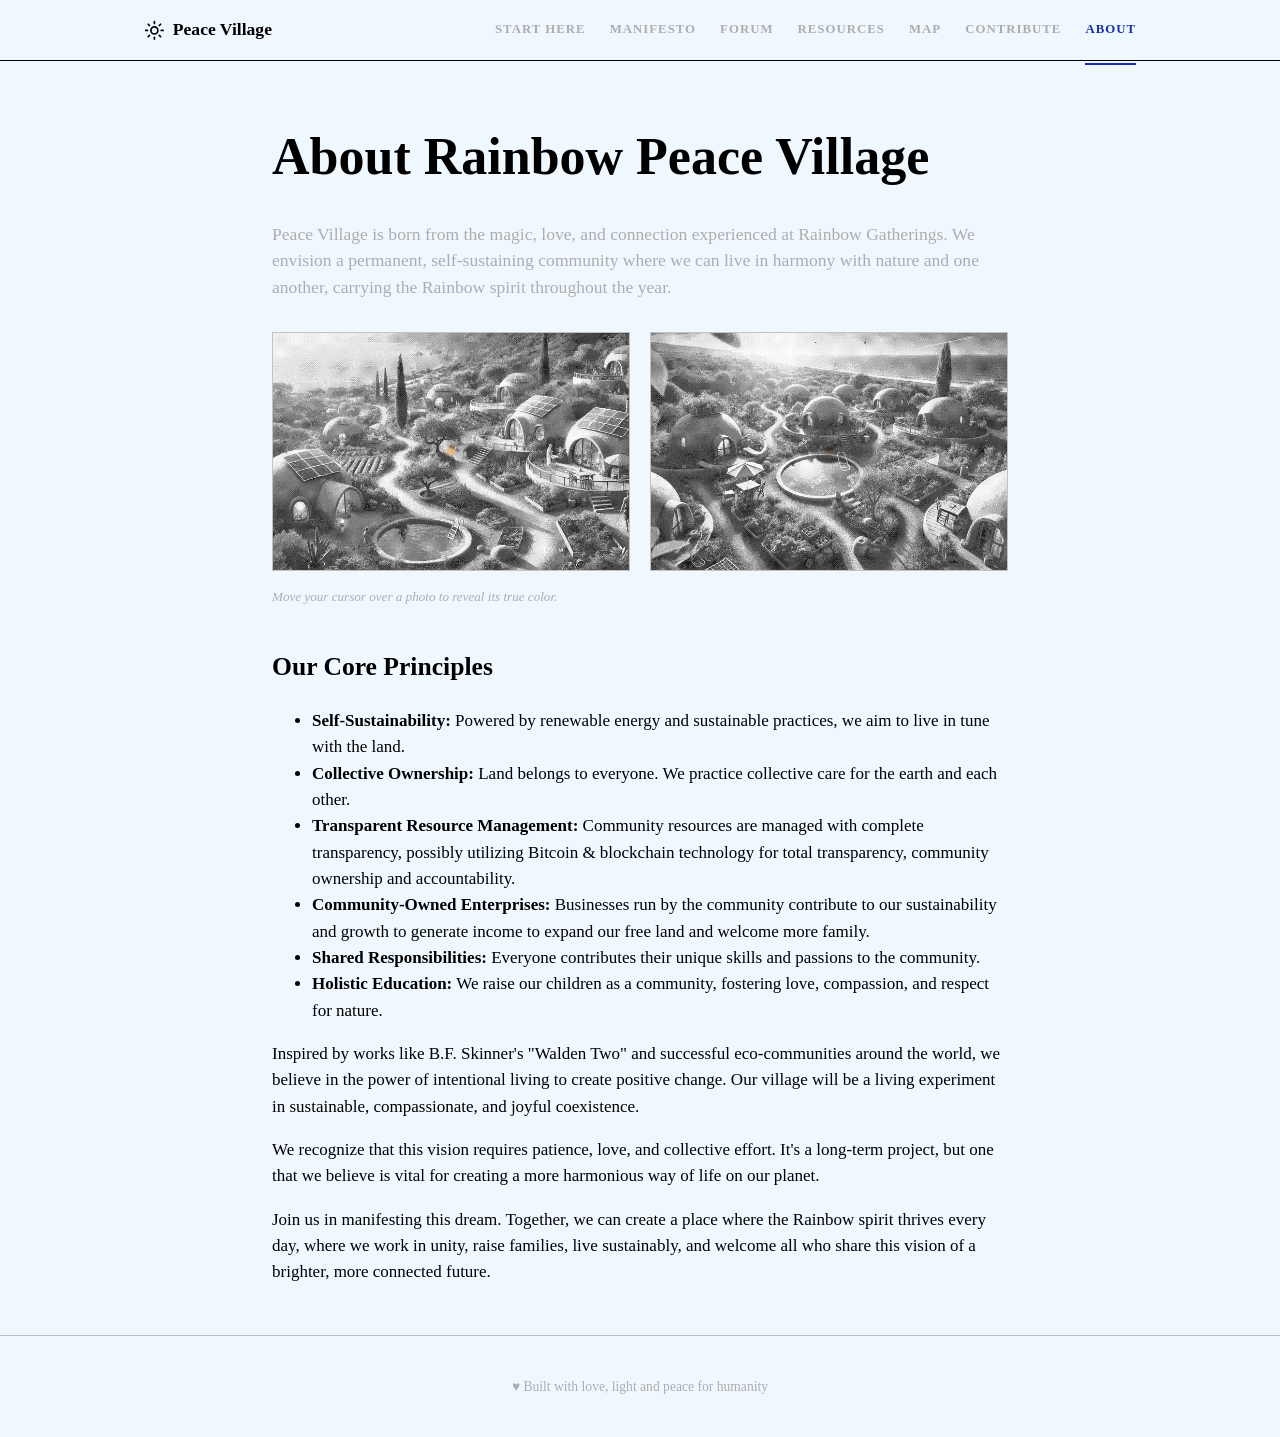
==== commit 5d5b3df3: "Remove Low-Tech Magazine design attribution from index and about pages Co-Authored-By: Claude Sonnet" ====
--- a/about.html
+++ b/about.html
@@ -50,18 +50,6 @@
       Move your cursor over a photo to reveal its true color.
     </p>
 
-    <p class="step-section-label" style="margin-top:2.5rem;">A note on this design</p>
-    <p style="font-size:0.95rem;color:hsl(var(--muted-foreground));">
-      Peace Village's look and layout are inspired by
-      <a href="https://solar.lowtechmagazine.com" target="_blank" rel="noopener">solar.lowtechmagazine.com</a> —
-      its dithered photography, near-zero color, and no-webfont typography. This site borrows the
-      <em>look</em> only: order-8 Bayer ordered dithering and the reference site's own published
-      palette, reimplemented here from scratch (no code reused). There is no battery, no solar
-      hardware, and no live telemetry — Peace Village still runs on ordinary, grid-powered GitHub
-      Pages hosting. Design direction credited to Low-Tech Magazine's solar site (theme AGPL-3.0,
-      dither plugin GPLv3, Marie Otsuka &amp; Roel Roscam Abbing).
-    </p>
-
     <h2>Our Core Principles</h2>
     <ul>
       <li><strong>Self-Sustainability:</strong> Powered by renewable energy and sustainable practices, we aim to live in tune with the land.</li>
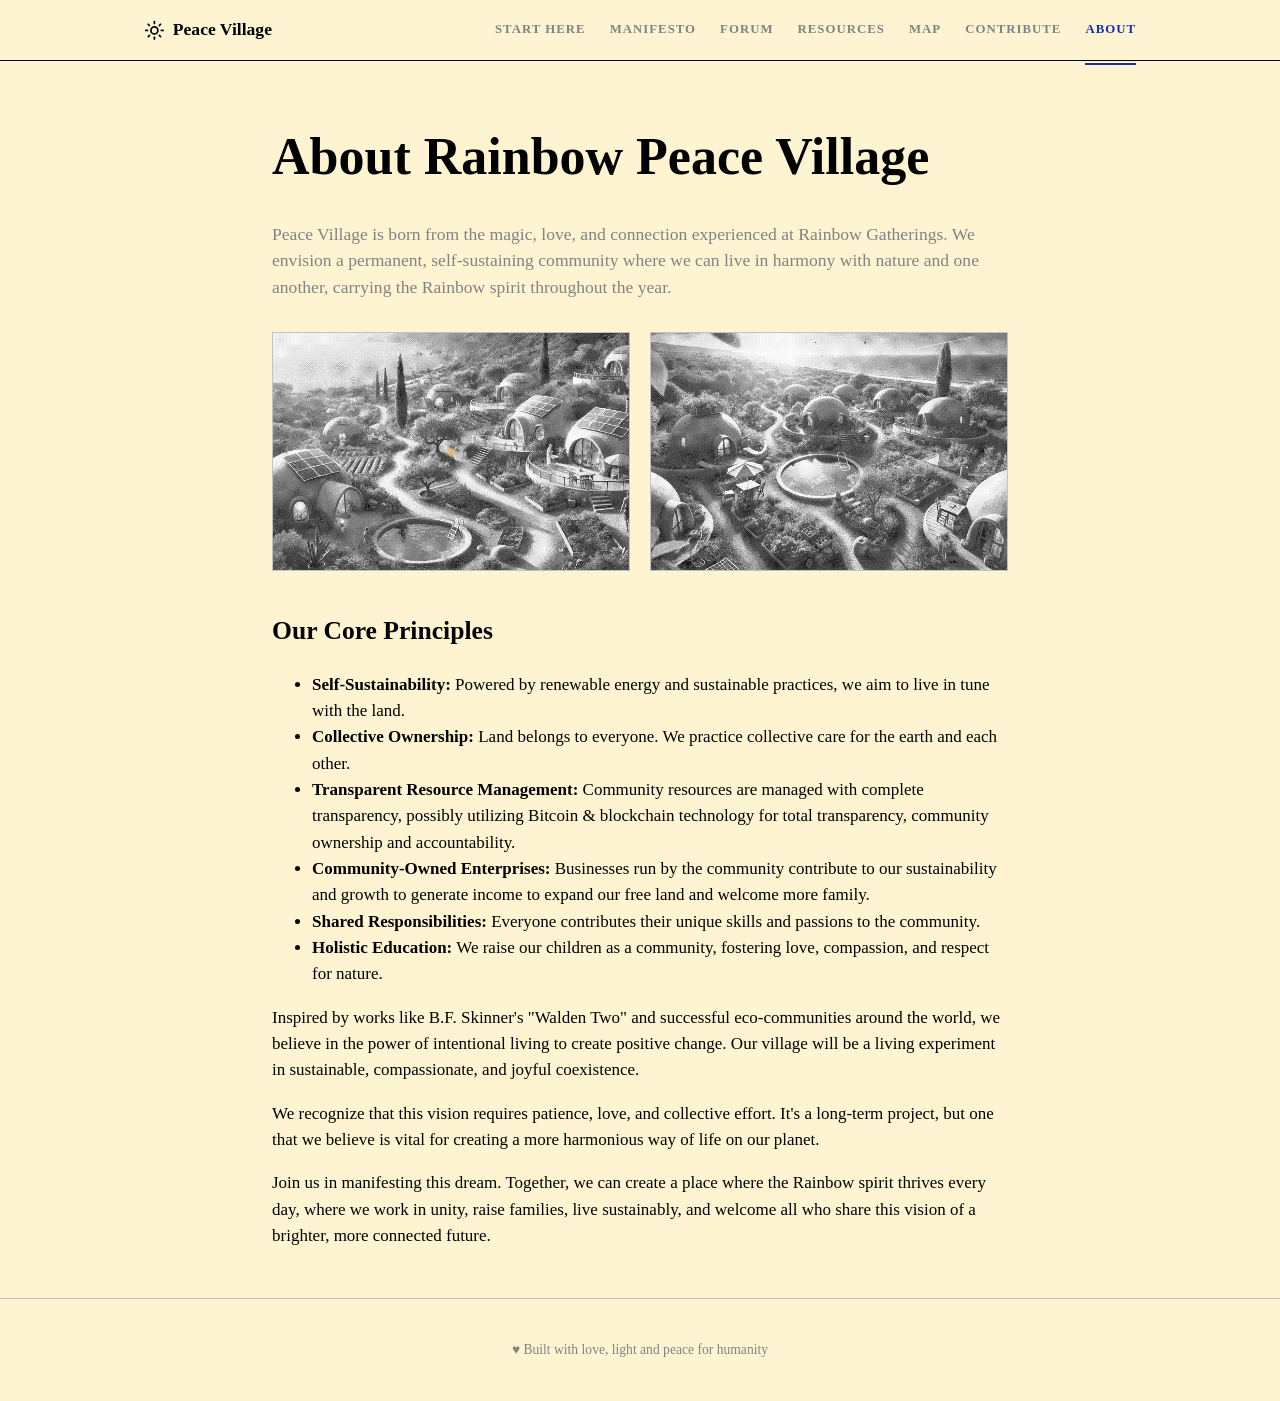
==== commit 45e98323: "Switch to warm cream background, add three categorical colors, remove cursor hint - Background: alic" ====
--- a/about.html
+++ b/about.html
@@ -46,10 +46,6 @@
         </div>
       </figure>
     </div>
-    <p style="color:hsl(var(--muted-foreground));font-size:0.82rem;font-style:italic;margin-top:-1rem;">
-      Move your cursor over a photo to reveal its true color.
-    </p>
-
     <h2>Our Core Principles</h2>
     <ul>
       <li><strong>Self-Sustainability:</strong> Powered by renewable energy and sustainable practices, we aim to live in tune with the land.</li>
--- a/assets/css/style.css
+++ b/assets/css/style.css
@@ -1,22 +1,21 @@
 /* Peace Village — shared stylesheet. No build step: plain CSS, edit directly.
-   Visual direction: Low-Tech Magazine's solar site (solar.lowtechmagazine.com) — alice-blue
-   background, black text, a no-webfont serif stack, near-zero accent color, flat (unrounded,
-   unshadowed) components, and dithered/color-reveal photography. Look only: Peace Village still
-   runs on ordinary grid-powered GitHub Pages hosting — see the About page footer for credit. */
+   Three accent colors used categorically: blue (#162dab) community/social,
+   red (#d11305) urgency/action, green (#006951) nature/ecology.
+   Warm cream background (#fff5d1), black text, no-webfont serif stack. */
 
 :root {
-  --background: 0 0% 100%;        /* white — cards, inputs */
+  --background: 46 100% 91%;      /* #fff5d1 — warm cream page background */
   --foreground: 0 0% 0%;          /* black text */
-  --muted: 208 100% 97%;          /* #f0f8ff — the page's "sky" background */
-  --muted-foreground: 0 0% 68%;   /* #adadad — captions, meta, secondary text */
-  --card: 208 100% 97%;           /* cards sit flush with the page, bordered only */
+  --muted: 46 100% 91%;           /* same cream — cards flush with page */
+  --muted-foreground: 0 0% 51%;   /* #828282 — captions, meta, secondary text */
+  --card: 46 100% 91%;            /* cards sit flush, bordered only */
   --border: 0 0% 76%;
-  --primary: 231 77% 38%;         /* #162dab — link/accent blue */
+  --primary: 231 77% 38%;         /* #162dab — blue: community, social, links */
   --primary-foreground: 0 0% 100%;
   --secondary: 0 0% 92%;
   --secondary-foreground: 0 0% 0%;
-  --destructive: 4 95% 42%;       /* #d11305 — error accent */
-  --success: 169 100% 21%;        /* #006951 — success accent */
+  --destructive: 4 95% 42%;       /* #d11305 — red: urgency, action, economy */
+  --success: 169 100% 21%;        /* #006951 — green: nature, ecology, land */
   --radius: 0;                    /* flat corners throughout */
   --shadow-sm: none;
   --shadow-md: none;
@@ -189,8 +188,11 @@
 
 .card-icon { display: block; width: 2.25rem; height: 2.25rem; margin-bottom: 0.75rem; color: hsl(var(--foreground)); }
 .card > strong { display: block; font-size: 1.05rem; margin-bottom: 0.4rem; }
-/* Near-zero color: every card icon is black by default; this one class is the only accent. */
+/* Three categorical accent colors — blue: community/social, red: action/economy, green: nature/ecology */
 .card-icon.icon-accent { color: hsl(var(--primary)); }
+.card-icon.icon-blue   { color: hsl(var(--primary)); }
+.card-icon.icon-red    { color: hsl(var(--destructive)); }
+.card-icon.icon-green  { color: hsl(var(--success)); }
 
 /* Vision gallery (2 images side by side, stacks on narrow screens) */
 .vision-gallery { display: grid; grid-template-columns: repeat(auto-fit, minmax(260px, 1fr)); gap: 1.25rem; margin: 2rem 0; }
